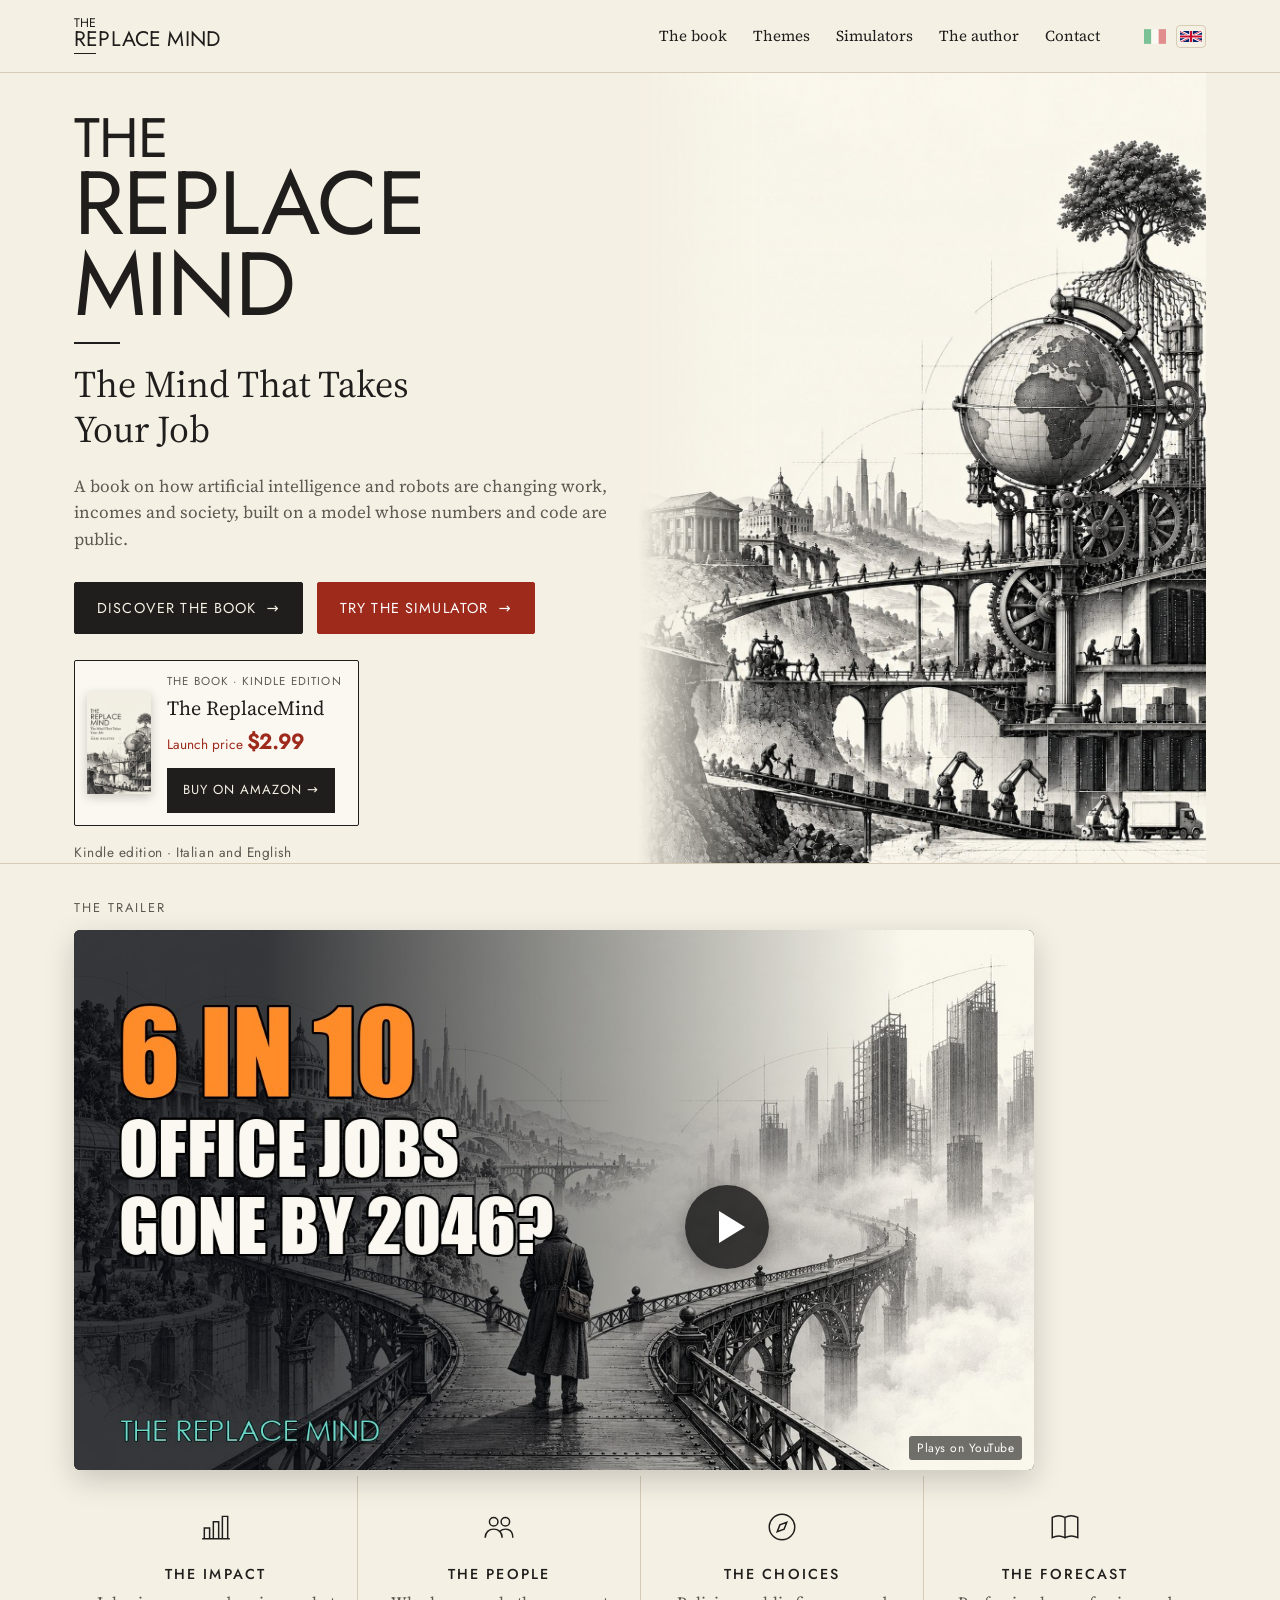
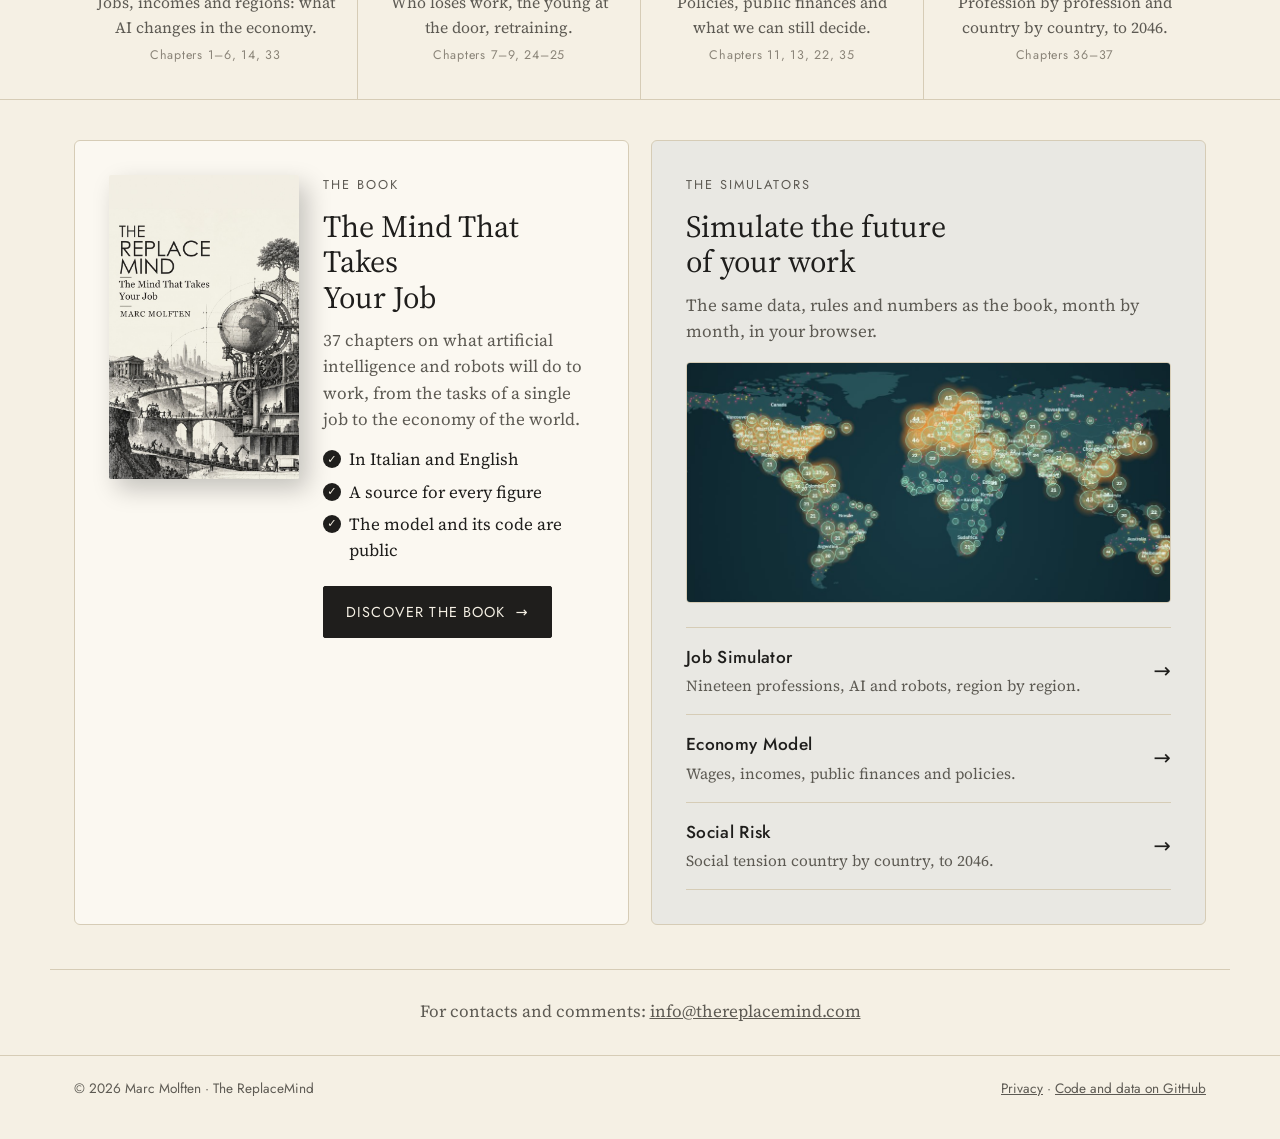
==== simulator/index.html @ 5932bdcb "Buy on Amazon back to black, Try the simulator in red" ====
<!doctype html>
<html lang="en">
<head>
<meta charset="utf-8">
<meta name="viewport" content="width=device-width, initial-scale=1">
<title>The ReplaceMind</title>
<meta name="description" content="The ReplaceMind, by Marc Molften: a book on how artificial intelligence and robots are changing work, with public simulators of jobs, the economy and social risk.">
<link rel="stylesheet" href="fonts/fonts.css">
<link rel="stylesheet" href="home.css">
<link rel="icon" type="image/png" href="img/favicon.png">
<link rel="apple-touch-icon" href="img/apple-touch-icon.png">
<meta property="og:type" content="website">
<meta property="og:site_name" content="The ReplaceMind">
<meta property="og:title" content="The ReplaceMind">
<meta property="og:description" content="A book on how artificial intelligence and robots change work, with free public simulators of jobs, the economy and social risk.">
<meta property="og:url" content="https://thereplacemind.com/">
<meta property="og:image" content="https://thereplacemind.com/img/og.jpg">
<meta property="og:image:width" content="1200">
<meta property="og:image:height" content="630">
<meta name="twitter:card" content="summary_large_image">
<link rel="alternate" hreflang="it" href="https://thereplacemind.com/?lang=it">
<link rel="alternate" hreflang="en" href="https://thereplacemind.com/?lang=en">
<link rel="alternate" hreflang="x-default" href="https://thereplacemind.com/">
</head>
<body>
<header class="top">
  <div class="wrap">
    <a class="logo" href="index.html" aria-label="The ReplaceMind, home"><small>THE</small><span>REPLACE MIND</span><i></i></a>
    <button class="menu" id="menu" aria-label="Menu" aria-expanded="false">☰</button>
    <nav class="main" id="nav" aria-label="Main">
      <a href="libro.html">The book</a>
      <a href="#themes">Themes</a>
      <a href="#tools">Simulators</a>
      <a href="#author" id="authorLink">The author</a>
      <a href="mailto:info@thereplacemind.com">Contact</a>
    </nav>
    <span class="flags" id="flags"></span>
  </div>
</header>

<main>
  <section class="hero">
    <div class="wrap">
      <div>
        <h1><small>THE</small>REPLACE<br>MIND</h1>
        <span class="rule"></span>
        <h2>The Mind That Takes<br>Your Job</h2>
        <p class="lead">A book on how artificial intelligence and robots are changing work, incomes and society, built on a model whose numbers and code are public.</p>
        <div class="btns">
          <a class="btn dark" href="libro.html">Discover the book <span aria-hidden="true">→</span></a>
          <a class="btn red" href="simulator.html">Try the simulator <span aria-hidden="true">→</span></a>
        </div>
        <p class="free js-amazon-line">Coming soon on Amazon · Italian and English</p>
      </div>
      <div class="art" role="img" aria-label="Engraving: a globe driven by gears and robot arms above bridges crowded with people"></div>
    </div>
  </section>

  <section class="trailer-sec js-trailer-section" hidden>
    <div class="wrap">
      <p class="eyebrow">The trailer</p>
      <div class="trailer js-trailer"></div>
    </div>
  </section>

  <section class="themes" id="themes">
    <div class="wrap">
      <div class="theme">
        <svg viewBox="0 0 32 32" aria-hidden="true"><path d="M5 27V17h5v10M13.5 27V11h5v16M22 27V6h5v21M3 27h26"/></svg>
        <h3>The impact</h3><p>Jobs, incomes and regions: what AI changes in the economy.</p><span class="ch">Chapters 1–6, 14, 33</span>
      </div>
      <div class="theme">
        <svg viewBox="0 0 32 32" aria-hidden="true"><circle cx="11" cy="11" r="4"/><circle cx="22" cy="11" r="4"/><path d="M3 26c0-5 3.6-8 8-8s8 3 8 8M17 20c1.3-1.3 3-2 5-2 4.4 0 7 3 7 8"/></svg>
        <h3>The people</h3><p>Who loses work, the young at the door, retraining.</p><span class="ch">Chapters 7–9, 24–25</span>
      </div>
      <div class="theme">
        <svg viewBox="0 0 32 32" aria-hidden="true"><circle cx="16" cy="16" r="12"/><path d="M20.5 11.5 18 18l-6.5 2.5L14 14z"/></svg>
        <h3>The choices</h3><p>Policies, public finances and what we can still decide.</p><span class="ch">Chapters 11, 13, 22, 35</span>
      </div>
      <div class="theme">
        <svg viewBox="0 0 32 32" aria-hidden="true"><path d="M4 7c4-2 8-2 12 0v19c-4-2-8-2-12 0zM16 7c4-2 8-2 12 0v19c-4-2-8-2-12 0z"/></svg>
        <h3>The forecast</h3><p>Profession by profession and country by country, to 2046.</p><span class="ch">Chapters 36–37</span>
      </div>
    </div>
  </section>

  <section class="panels">
    <div class="wrap">
      <article class="panel book" id="book">
        <img id="cover" src="img/cover-en.jpg" alt="Cover of The ReplaceMind" width="640" height="1024">
        <div>
          <p class="eyebrow">The book</p>
          <h2>The Mind That Takes<br>Your Job</h2>
          <p>37 chapters on what artificial intelligence and robots will do to work, from the tasks of a single job to the economy of the world.</p>
          <ul>
            <li>In Italian and English</li>
            <li>A source for every figure</li>
            <li>The model and its code are public</li>
          </ul>
          <div class="btns">
            <a class="btn dark" href="libro.html">Discover the book <span aria-hidden="true">→</span></a>
          </div>
        </div>
      </article>

      <article class="panel tools" id="tools">
        <div>
          <p class="eyebrow">The simulators</p>
          <h2>Simulate the future<br>of your work</h2>
          <p>The same data, rules and numbers as the book, month by month, in your browser.</p>
          <a href="social.html?anno=2040" class="shot"><img src="img/map-2040.jpg" alt="Social Risk map in January 2040: social tension country by country" width="1000" height="493" loading="lazy"></a>
        </div>
        <div>
          <a class="tool" href="simulator.html"><b>Job Simulator</b><span>Nineteen professions, AI and robots, region by region.</span><em aria-hidden="true">→</em></a>
          <a class="tool" href="model.html"><b>Economy Model</b><span>Wages, incomes, public finances and policies.</span><em aria-hidden="true">→</em></a>
          <a class="tool" href="social.html"><b>Social Risk</b><span>Social tension country by country, to 2046.</span><em aria-hidden="true">→</em></a>
        </div>
      </article>
    </div>
  </section>

  <section class="contacts" id="contacts">
    <div class="wrap">
      <p>For contacts and comments: <a href="mailto:info@thereplacemind.com">info@thereplacemind.com</a></p>
    </div>
  </section>

  <dialog class="author-card" id="author" aria-labelledby="authorName">
    <button class="close" id="authorClose" aria-label="Close">×</button>
    <div>
      <p class="eyebrow">The author</p>
      <h2 id="authorName">MARC MOLFTEN</h2>
      <p class="bio">Senior manager and business consultant for more than thirty years, between economics and information technology, with projects in industry, healthcare, government bodies, security and finance: different worlds, seen from the inside, in which technology changed the way organisations work. This book, with its model and its simulators, grows out of that experience.</p>
      <p>For contacts and comments: <a href="mailto:info@thereplacemind.com">info@thereplacemind.com</a></p>
    </div>
  </dialog>
</main>

<footer>
  <div class="wrap">
    <span>© 2026 Marc Molften · The ReplaceMind</span>
    <span><a href="privacy.html">Privacy</a> · <a href="https://github.com/0xENX/aimodel_replication">Code and data on GitHub</a></span>
  </div>
</footer>

<script src="i18n.js"></script>
<script src="site.js"></script>
<script>
(function () {
  const IT = {
    "__title": "The ReplaceMind",
    "The book": "Il libro", "Themes": "Temi", "Simulators": "Simulatori", "The author": "L’autore", "Contact": "Contatti",
    "The trailer": "Il trailer",
    "The Mind That Takes<br>Your Job": "La mente che prende<br>il tuo posto di lavoro",
    "A book on how artificial intelligence and robots are changing work, incomes and society, built on a model whose numbers and code are public.":
      "Un libro su come l’intelligenza artificiale e i robot stanno cambiando il lavoro, i redditi e la società, costruito su un modello con numeri e codice pubblici.",
    "Discover the book <span aria-hidden=\"true\">→</span>": "Scopri il libro <span aria-hidden=\"true\">→</span>",
    "Coming soon on Amazon · Italian and English": "Presto su Amazon · in italiano e in inglese",
    "Try the simulator <span aria-hidden=\"true\">→</span>": "Prova il simulatore <span aria-hidden=\"true\">→</span>",
    "The impact": "L’impatto", "Jobs, incomes and regions: what AI changes in the economy.": "Lavoro, redditi e regioni: che cosa cambia l’AI nell’economia.",
    "Chapters 1–6, 14, 33": "Capitoli 1–6, 14, 33",
    "The people": "Le persone", "Who loses work, the young at the door, retraining.": "Chi perde il lavoro, i giovani alla porta, la riconversione.",
    "Chapters 7–9, 24–25": "Capitoli 7–9, 24–25",
    "The choices": "Le scelte", "Policies, public finances and what we can still decide.": "Politiche, conti pubblici e che cosa possiamo ancora decidere.",
    "Chapters 11, 13, 22, 35": "Capitoli 11, 13, 22, 35",
    "The forecast": "La previsione", "Profession by profession and country by country, to 2046.": "Professione per professione e paese per paese, fino al 2046.",
    "Chapters 36–37": "Capitoli 36–37",
    "37 chapters on what artificial intelligence and robots will do to work, from the tasks of a single job to the economy of the world.":
      "37 capitoli su che cosa faranno l’intelligenza artificiale e i robot al lavoro, dai compiti di una singola professione all’economia del mondo.",
    "In Italian and English": "In italiano e in inglese", "A source for every figure": "Una fonte per ogni numero", "The model and its code are public": "Il modello e il suo codice sono pubblici",
    "The simulators": "I simulatori", "Simulate the future<br>of your work": "Simula il futuro<br>del tuo lavoro",
    "The same data, rules and numbers as the book, month by month, in your browser.": "Gli stessi dati, le stesse regole e gli stessi numeri del libro, mese per mese, nel tuo browser.",
    "Job Simulator": "Simulatore", "Nineteen professions, AI and robots, region by region.": "Diciannove professioni, AI e robot, regione per regione.",
    "Economy Model": "Modello economico", "Wages, incomes, public finances and policies.": "Salari, redditi, conti pubblici e politiche.",
    "Social Risk": "Rischio sociale", "Social tension country by country, to 2046.": "La tensione sociale paese per paese, fino al 2046.",
    "Senior manager and business consultant for more than thirty years, between economics and information technology, with projects in industry, healthcare, government bodies, security and finance: different worlds, seen from the inside, in which technology changed the way organisations work. This book, with its model and its simulators, grows out of that experience.":
      "Dirigente e consulente aziendale da oltre trent’anni, a cavallo fra economia e informatica. Ha seguito progetti nell’industria, nella sanità, negli enti pubblici, nella sicurezza e nella finanza: mondi diversi, osservati da vicino, in cui la tecnologia ha cambiato il modo di lavorare delle organizzazioni. Questo libro, con il suo modello e i suoi simulatori, nasce da quell’esperienza.",
    "For contacts and comments: <a href=\"mailto:info@thereplacemind.com\">info@thereplacemind.com</a>": "Per contatti e commenti: <a href=\"mailto:info@thereplacemind.com\">info@thereplacemind.com</a>",
    "© 2026 Marc Molften · The ReplaceMind": "© 2026 Marc Molften · The ReplaceMind",
    "Code and data on GitHub": "Codice e dati su GitHub",
  };
  const lang = window.LANG;
  document.documentElement.lang = lang;
  window.i18nMissing = i18nApply(IT, "nav.main a, h2, h3, p, li, .btn, .tool b, .tool span, .theme .ch, footer > .wrap > span:first-child, footer a");
  if (lang === "it") document.querySelector("meta[name=description]").content =
    "The ReplaceMind, di Marc Molften: un libro su come l’intelligenza artificiale e i robot stanno cambiando il lavoro, con simulatori pubblici del lavoro, dell’economia e del rischio sociale.";

  document.getElementById("cover").src = "img/cover-" + lang + ".jpg";
  // the author card opens over the page (from the menu, or from other pages via #author)
  const card = document.getElementById("author");
  const openCard = () => { if (!card.open) card.showModal(); };
  document.getElementById("authorLink").addEventListener("click", e => { e.preventDefault(); openCard(); });
  document.getElementById("authorClose").onclick = () => card.close();
  card.addEventListener("click", e => { if (e.target === card) card.close(); });
  if (lang === "it") { document.getElementById("authorClose").setAttribute("aria-label", "Chiudi"); }
  if (location.hash === "#author") openCard();
  siteChrome();
})();
</script>
</body>
</html>
---- simulator/fonts/fonts.css ----
/* Site fonts, served from this site (SIL Open Font License): Jost, Source Serif 4, IBM Plex Sans, IBM Plex Mono. Latin subsets. */
/* latin-ext */
@font-face {
  font-family: 'IBM Plex Mono';
  font-style: normal;
  font-weight: 400;
  font-display: swap;
  src: url(IBMPlexMono-400-normal-latin-ext.woff2) format('woff2');
  unicode-range: U+0100-02BA, U+02BD-02C5, U+02C7-02CC, U+02CE-02D7, U+02DD-02FF, U+0304, U+0308, U+0329, U+1D00-1DBF, U+1E00-1E9F, U+1EF2-1EFF, U+2020, U+20A0-20AB, U+20AD-20C4, U+2113, U+2C60-2C7F, U+A720-A7FF;
}
/* latin */
@font-face {
  font-family: 'IBM Plex Mono';
  font-style: normal;
  font-weight: 400;
  font-display: swap;
  src: url(IBMPlexMono-400-normal-latin.woff2) format('woff2');
  unicode-range: U+0000-00FF, U+0131, U+0152-0153, U+02BB-02BC, U+02C6, U+02DA, U+02DC, U+0304, U+0308, U+0329, U+2000-206F, U+20AC, U+2122, U+2191, U+2193, U+2212, U+2215, U+FEFF, U+FFFD;
}
/* latin-ext */
@font-face {
  font-family: 'IBM Plex Mono';
  font-style: normal;
  font-weight: 600;
  font-display: swap;
  src: url(IBMPlexMono-600-normal-latin-ext.woff2) format('woff2');
  unicode-range: U+0100-02BA, U+02BD-02C5, U+02C7-02CC, U+02CE-02D7, U+02DD-02FF, U+0304, U+0308, U+0329, U+1D00-1DBF, U+1E00-1E9F, U+1EF2-1EFF, U+2020, U+20A0-20AB, U+20AD-20C4, U+2113, U+2C60-2C7F, U+A720-A7FF;
}
/* latin */
@font-face {
  font-family: 'IBM Plex Mono';
  font-style: normal;
  font-weight: 600;
  font-display: swap;
  src: url(IBMPlexMono-600-normal-latin.woff2) format('woff2');
  unicode-range: U+0000-00FF, U+0131, U+0152-0153, U+02BB-02BC, U+02C6, U+02DA, U+02DC, U+0304, U+0308, U+0329, U+2000-206F, U+20AC, U+2122, U+2191, U+2193, U+2212, U+2215, U+FEFF, U+FFFD;
}
/* latin-ext */
@font-face {
  font-family: 'IBM Plex Sans';
  font-style: normal;
  font-weight: 400;
  font-stretch: 100%;
  font-display: swap;
  src: url(IBMPlexSans-400-normal-latin-ext.woff2) format('woff2');
  unicode-range: U+0100-02BA, U+02BD-02C5, U+02C7-02CC, U+02CE-02D7, U+02DD-02FF, U+0304, U+0308, U+0329, U+1D00-1DBF, U+1E00-1E9F, U+1EF2-1EFF, U+2020, U+20A0-20AB, U+20AD-20C4, U+2113, U+2C60-2C7F, U+A720-A7FF;
}
/* latin */
@font-face {
  font-family: 'IBM Plex Sans';
  font-style: normal;
  font-weight: 400;
  font-stretch: 100%;
  font-display: swap;
  src: url(IBMPlexSans-400-normal-latin.woff2) format('woff2');
  unicode-range: U+0000-00FF, U+0131, U+0152-0153, U+02BB-02BC, U+02C6, U+02DA, U+02DC, U+0304, U+0308, U+0329, U+2000-206F, U+20AC, U+2122, U+2191, U+2193, U+2212, U+2215, U+FEFF, U+FFFD;
}
/* latin-ext */
@font-face {
  font-family: 'IBM Plex Sans';
  font-style: normal;
  font-weight: 500;
  font-stretch: 100%;
  font-display: swap;
  src: url(IBMPlexSans-500-normal-latin-ext.woff2) format('woff2');
  unicode-range: U+0100-02BA, U+02BD-02C5, U+02C7-02CC, U+02CE-02D7, U+02DD-02FF, U+0304, U+0308, U+0329, U+1D00-1DBF, U+1E00-1E9F, U+1EF2-1EFF, U+2020, U+20A0-20AB, U+20AD-20C4, U+2113, U+2C60-2C7F, U+A720-A7FF;
}
/* latin */
@font-face {
  font-family: 'IBM Plex Sans';
  font-style: normal;
  font-weight: 500;
  font-stretch: 100%;
  font-display: swap;
  src: url(IBMPlexSans-500-normal-latin.woff2) format('woff2');
  unicode-range: U+0000-00FF, U+0131, U+0152-0153, U+02BB-02BC, U+02C6, U+02DA, U+02DC, U+0304, U+0308, U+0329, U+2000-206F, U+20AC, U+2122, U+2191, U+2193, U+2212, U+2215, U+FEFF, U+FFFD;
}
/* latin-ext */
@font-face {
  font-family: 'IBM Plex Sans';
  font-style: normal;
  font-weight: 600;
  font-stretch: 100%;
  font-display: swap;
  src: url(IBMPlexSans-600-normal-latin-ext.woff2) format('woff2');
  unicode-range: U+0100-02BA, U+02BD-02C5, U+02C7-02CC, U+02CE-02D7, U+02DD-02FF, U+0304, U+0308, U+0329, U+1D00-1DBF, U+1E00-1E9F, U+1EF2-1EFF, U+2020, U+20A0-20AB, U+20AD-20C4, U+2113, U+2C60-2C7F, U+A720-A7FF;
}
/* latin */
@font-face {
  font-family: 'IBM Plex Sans';
  font-style: normal;
  font-weight: 600;
  font-stretch: 100%;
  font-display: swap;
  src: url(IBMPlexSans-600-normal-latin.woff2) format('woff2');
  unicode-range: U+0000-00FF, U+0131, U+0152-0153, U+02BB-02BC, U+02C6, U+02DA, U+02DC, U+0304, U+0308, U+0329, U+2000-206F, U+20AC, U+2122, U+2191, U+2193, U+2212, U+2215, U+FEFF, U+FFFD;
}
/* latin-ext */
@font-face {
  font-family: 'Jost';
  font-style: normal;
  font-weight: 300;
  font-display: swap;
  src: url(Jost-300-normal-latin-ext.woff2) format('woff2');
  unicode-range: U+0100-02BA, U+02BD-02C5, U+02C7-02CC, U+02CE-02D7, U+02DD-02FF, U+0304, U+0308, U+0329, U+1D00-1DBF, U+1E00-1E9F, U+1EF2-1EFF, U+2020, U+20A0-20AB, U+20AD-20C4, U+2113, U+2C60-2C7F, U+A720-A7FF;
}
/* latin */
@font-face {
  font-family: 'Jost';
  font-style: normal;
  font-weight: 300;
  font-display: swap;
  src: url(Jost-300-normal-latin.woff2) format('woff2');
  unicode-range: U+0000-00FF, U+0131, U+0152-0153, U+02BB-02BC, U+02C6, U+02DA, U+02DC, U+0304, U+0308, U+0329, U+2000-206F, U+20AC, U+2122, U+2191, U+2193, U+2212, U+2215, U+FEFF, U+FFFD;
}
/* latin-ext */
@font-face {
  font-family: 'Jost';
  font-style: normal;
  font-weight: 400;
  font-display: swap;
  src: url(Jost-400-normal-latin-ext.woff2) format('woff2');
  unicode-range: U+0100-02BA, U+02BD-02C5, U+02C7-02CC, U+02CE-02D7, U+02DD-02FF, U+0304, U+0308, U+0329, U+1D00-1DBF, U+1E00-1E9F, U+1EF2-1EFF, U+2020, U+20A0-20AB, U+20AD-20C4, U+2113, U+2C60-2C7F, U+A720-A7FF;
}
/* latin */
@font-face {
  font-family: 'Jost';
  font-style: normal;
  font-weight: 400;
  font-display: swap;
  src: url(Jost-400-normal-latin.woff2) format('woff2');
  unicode-range: U+0000-00FF, U+0131, U+0152-0153, U+02BB-02BC, U+02C6, U+02DA, U+02DC, U+0304, U+0308, U+0329, U+2000-206F, U+20AC, U+2122, U+2191, U+2193, U+2212, U+2215, U+FEFF, U+FFFD;
}
/* latin-ext */
@font-face {
  font-family: 'Jost';
  font-style: normal;
  font-weight: 500;
  font-display: swap;
  src: url(Jost-500-normal-latin-ext.woff2) format('woff2');
  unicode-range: U+0100-02BA, U+02BD-02C5, U+02C7-02CC, U+02CE-02D7, U+02DD-02FF, U+0304, U+0308, U+0329, U+1D00-1DBF, U+1E00-1E9F, U+1EF2-1EFF, U+2020, U+20A0-20AB, U+20AD-20C4, U+2113, U+2C60-2C7F, U+A720-A7FF;
}
/* latin */
@font-face {
  font-family: 'Jost';
  font-style: normal;
  font-weight: 500;
  font-display: swap;
  src: url(Jost-500-normal-latin.woff2) format('woff2');
  unicode-range: U+0000-00FF, U+0131, U+0152-0153, U+02BB-02BC, U+02C6, U+02DA, U+02DC, U+0304, U+0308, U+0329, U+2000-206F, U+20AC, U+2122, U+2191, U+2193, U+2212, U+2215, U+FEFF, U+FFFD;
}
/* latin-ext */
@font-face {
  font-family: 'Source Serif 4';
  font-style: italic;
  font-weight: 400;
  font-display: swap;
  src: url(SourceSerif4-400-italic-latin-ext.woff2) format('woff2');
  unicode-range: U+0100-02BA, U+02BD-02C5, U+02C7-02CC, U+02CE-02D7, U+02DD-02FF, U+0304, U+0308, U+0329, U+1D00-1DBF, U+1E00-1E9F, U+1EF2-1EFF, U+2020, U+20A0-20AB, U+20AD-20C4, U+2113, U+2C60-2C7F, U+A720-A7FF;
}
/* latin */
@font-face {
  font-family: 'Source Serif 4';
  font-style: italic;
  font-weight: 400;
  font-display: swap;
  src: url(SourceSerif4-400-italic-latin.woff2) format('woff2');
  unicode-range: U+0000-00FF, U+0131, U+0152-0153, U+02BB-02BC, U+02C6, U+02DA, U+02DC, U+0304, U+0308, U+0329, U+2000-206F, U+20AC, U+2122, U+2191, U+2193, U+2212, U+2215, U+FEFF, U+FFFD;
}
/* latin-ext */
@font-face {
  font-family: 'Source Serif 4';
  font-style: normal;
  font-weight: 400;
  font-display: swap;
  src: url(SourceSerif4-400-normal-latin-ext.woff2) format('woff2');
  unicode-range: U+0100-02BA, U+02BD-02C5, U+02C7-02CC, U+02CE-02D7, U+02DD-02FF, U+0304, U+0308, U+0329, U+1D00-1DBF, U+1E00-1E9F, U+1EF2-1EFF, U+2020, U+20A0-20AB, U+20AD-20C4, U+2113, U+2C60-2C7F, U+A720-A7FF;
}
/* latin */
@font-face {
  font-family: 'Source Serif 4';
  font-style: normal;
  font-weight: 400;
  font-display: swap;
  src: url(SourceSerif4-400-normal-latin.woff2) format('woff2');
  unicode-range: U+0000-00FF, U+0131, U+0152-0153, U+02BB-02BC, U+02C6, U+02DA, U+02DC, U+0304, U+0308, U+0329, U+2000-206F, U+20AC, U+2122, U+2191, U+2193, U+2212, U+2215, U+FEFF, U+FFFD;
}
/* latin-ext */
@font-face {
  font-family: 'Source Serif 4';
  font-style: normal;
  font-weight: 600;
  font-display: swap;
  src: url(SourceSerif4-600-normal-latin-ext.woff2) format('woff2');
  unicode-range: U+0100-02BA, U+02BD-02C5, U+02C7-02CC, U+02CE-02D7, U+02DD-02FF, U+0304, U+0308, U+0329, U+1D00-1DBF, U+1E00-1E9F, U+1EF2-1EFF, U+2020, U+20A0-20AB, U+20AD-20C4, U+2113, U+2C60-2C7F, U+A720-A7FF;
}
/* latin */
@font-face {
  font-family: 'Source Serif 4';
  font-style: normal;
  font-weight: 600;
  font-display: swap;
  src: url(SourceSerif4-600-normal-latin.woff2) format('woff2');
  unicode-range: U+0000-00FF, U+0131, U+0152-0153, U+02BB-02BC, U+02C6, U+02DA, U+02DC, U+0304, U+0308, U+0329, U+2000-206F, U+20AC, U+2122, U+2191, U+2193, U+2212, U+2215, U+FEFF, U+FFFD;
}
---- simulator/home.css ----
:root {
  --paper: #f5f0e4; --paper2: #ece5d4; --card: #fbf8f1; --ink: #1f1e1c; --muted: #5d5a53; --line: #d6ccb6; --accent: #1f1e1c;
  --sans: "Jost", "Century Gothic", system-ui, sans-serif; --serif: "Source Serif 4", Georgia, serif;
}
* { box-sizing: border-box; }
[hidden] { display: none !important; }
html { scroll-behavior: smooth; }
body { margin: 0; background: var(--paper); color: var(--ink); font-family: var(--serif); font-size: 17px; line-height: 1.55; }
a { color: inherit; }
.wrap { max-width: 1180px; margin: 0 auto; padding: 0 24px; }

/* header */
header.top { position: sticky; top: 0; z-index: 10; background: rgba(245, 240, 228, .94); backdrop-filter: blur(6px); border-bottom: 1px solid var(--line); }
header.top .wrap { display: flex; align-items: center; gap: 28px; min-height: 72px; }
.logo { font-family: var(--sans); font-weight: 400; text-decoration: none; line-height: .95; letter-spacing: .01em; }
.logo small { display: block; font-size: .78rem; font-weight: 400; }
.logo span { display: block; font-size: 1.32rem; }
.logo i { display: block; width: 22px; border-top: 1.5px solid var(--ink); margin-top: 4px; }
nav.main { display: flex; gap: 26px; margin-left: auto; font-size: .95rem; }
nav.main a { text-decoration: none; padding: 6px 0; border-bottom: 1px solid transparent; }
nav.main a:hover { border-bottom-color: var(--ink); }
.flags { display: flex; gap: 6px; margin-left: 12px; }
.flag { padding: 3px; border-radius: 4px; border: 1px solid transparent; background: none; line-height: 0; opacity: .5; cursor: pointer; }
.flag.on { opacity: 1; border-color: var(--line); }
.menu { display: none; margin-left: auto; background: none; border: 1px solid var(--line); border-radius: 6px; padding: 6px 10px; font-size: 1.1rem; cursor: pointer; }

/* hero */
.hero { position: relative; overflow: hidden; border-bottom: 1px solid var(--line); }
.hero .wrap { display: grid; grid-template-columns: minmax(0, 1fr) minmax(0, 1.05fr); align-items: center; gap: 24px; min-height: 620px; }
.hero h1 { font-family: var(--sans); font-weight: 400; font-size: clamp(3.2rem, 7vw, 6rem); line-height: .9; margin: 40px 0 14px; letter-spacing: -.01em; }
.hero h1 small { display: block; font-size: .62em; }
.rule { display: block; width: 46px; border-top: 2px solid var(--ink); margin: 18px 0; }
.hero h2 { font-family: var(--serif); font-weight: 400; font-size: clamp(1.6rem, 3vw, 2.35rem); line-height: 1.18; margin: 0 0 22px; }
.hero p.lead { color: var(--muted); max-width: 32em; margin: 0 0 30px; }
.hero p.free { font-family: var(--sans); font-size: .85rem; letter-spacing: .04em; color: var(--muted); margin: 16px 0 0; }
.hero .art { align-self: stretch; background: url("img/hero.jpg") center bottom / cover no-repeat; min-height: 520px;
  -webkit-mask-image: linear-gradient(to right, transparent 0, #000 22%); mask-image: linear-gradient(to right, transparent 0, #000 22%); }
.btns { display: flex; flex-wrap: wrap; gap: 14px; }
.btn { display: inline-flex; align-items: center; gap: 10px; font-family: var(--sans); font-size: .9rem; letter-spacing: .08em; text-transform: uppercase;
  text-decoration: none; padding: 14px 22px; border: 1.5px solid var(--ink); border-radius: 2px; background: transparent; color: var(--ink); cursor: pointer; }
.btn.dark { background: var(--ink); color: var(--paper); }
.btn.red { background: #9e2a1c; border-color: #9e2a1c; color: #fff; }
.btn.soon { cursor: default; opacity: .7; }
.btn.soon:hover { transform: none; box-shadow: none; }
.price-tag { display: inline-flex; flex-direction: column; align-items: flex-start; gap: 2px; padding: 8px 16px; border: 1.5px solid #9e2a1c;
  border-radius: 2px; color: #9e2a1c; text-decoration: none; background: var(--card); }
.price-tag small { font-family: var(--sans); font-size: .72rem; letter-spacing: .1em; text-transform: uppercase; }
.price-tag b { font-family: var(--sans); font-size: 1.45rem; letter-spacing: .02em; line-height: 1.1; }
.price-tag:hover { background: #9e2a1c; color: var(--paper); }
.price-tag[hidden], .book-buy [hidden] { display: none; }
/* the book in the home hero: cover, price and buy button, all one link to Amazon */
.book-buy { display: inline-flex; align-items: center; gap: 16px; margin-top: 26px; padding: 12px 16px 12px 12px; border: 1.5px solid var(--ink);
  border-radius: 2px; background: var(--card); color: var(--ink); text-decoration: none; max-width: 100%; flex-wrap: wrap; }
.book-buy img { width: 64px; height: auto; box-shadow: 0 3px 10px rgba(0, 0, 0, .2); }
.book-buy .txt { display: flex; flex-direction: column; gap: 2px; font-family: var(--sans); }
.book-buy .txt small { font-size: .72rem; letter-spacing: .1em; text-transform: uppercase; color: var(--muted); }
.book-buy .txt > b { font-family: var(--serif); font-weight: 400; font-size: 1.25rem; }
.book-buy .pr { font-size: .85rem; color: #9e2a1c; }
.book-buy .pr b { font-size: 1.3rem; }
.book-buy .pr i { font-style: normal; }
.book-buy .go { align-self: flex-start; margin-top: 8px; font-family: var(--sans); font-size: .82rem; letter-spacing: .08em; text-transform: uppercase; background: var(--ink);
  color: var(--paper); padding: 12px 16px; white-space: nowrap; }
.book-buy:hover { box-shadow: 0 4px 14px rgba(0, 0, 0, .12); transform: translateY(-1px); }
.btn:hover { transform: translateY(-1px); box-shadow: 0 4px 14px rgba(0, 0, 0, .12); }
.btn:focus-visible, nav.main a:focus-visible, .flag:focus-visible { outline: 2px solid var(--ink); outline-offset: 3px; }

/* themes */
.themes { border-bottom: 1px solid var(--line); }
.themes .wrap { display: grid; grid-template-columns: repeat(4, 1fr); }
.theme { text-align: center; padding: 34px 22px; }
.theme + .theme { border-left: 1px solid var(--line); }
.theme svg { width: 34px; height: 34px; stroke: var(--ink); fill: none; stroke-width: 1.4; }
.theme h3 { font-family: var(--sans); font-weight: 500; letter-spacing: .14em; font-size: .9rem; margin: 12px 0 6px; text-transform: uppercase; }
.theme p { margin: 0; color: var(--muted); font-size: .98rem; }
.theme .ch { display: block; margin-top: 6px; font-family: var(--sans); font-size: .78rem; letter-spacing: .06em; color: #8a8478; }

/* panels */
.panels { padding: 40px 0 10px; }
.panels .wrap { display: grid; grid-template-columns: 1fr 1fr; gap: 22px; }
.panel { background: var(--card); border: 1px solid var(--line); border-radius: 6px; padding: 34px; display: grid; gap: 24px; }
.panel.book { grid-template-columns: 190px 1fr; align-items: start; }
.panel.book img { width: 100%; height: auto; box-shadow: 8px 10px 24px rgba(0, 0, 0, .22); border-radius: 2px; }
.eyebrow { font-family: var(--sans); font-size: .8rem; letter-spacing: .16em; text-transform: uppercase; color: var(--muted); margin: 0 0 8px; }
.panel h2 { font-weight: 400; font-size: clamp(1.5rem, 2.4vw, 2rem); line-height: 1.15; margin: 0 0 12px; }
.panel p { margin: 0 0 14px; color: var(--muted); }
.panel ul { list-style: none; padding: 0; margin: 0 0 22px; }
.panel li { padding-left: 26px; position: relative; margin: 6px 0; }
.panel li::before { content: "✓"; position: absolute; left: 0; top: 0; width: 18px; height: 18px; border-radius: 50%; background: var(--ink); color: var(--paper);
  font-size: .7rem; display: grid; place-items: center; margin-top: 4px; font-family: var(--sans); }
.panel.tools { background: #e9e8e3; }
.tool { display: grid; grid-template-columns: 1fr auto; gap: 4px 16px; align-items: center; text-decoration: none; padding: 16px 0; border-top: 1px solid var(--line); }
.tool:last-child { border-bottom: 1px solid var(--line); }
.tool b { font-family: var(--sans); font-weight: 500; font-size: 1.08rem; letter-spacing: .02em; }
.tool span { grid-column: 1; color: var(--muted); font-size: .96rem; }
.tool em { grid-row: 1 / span 2; grid-column: 2; font-style: normal; font-family: var(--sans); font-size: 1.3rem; }
.tool:hover b { text-decoration: underline; }

/* author, footer */
.author { padding: 46px 0 30px; }
.author .wrap { display: grid; grid-template-columns: 1fr 2fr; gap: 30px; border-top: 1px solid var(--line); padding-top: 36px; }
.author h2 { font-family: var(--sans); font-weight: 400; letter-spacing: .08em; margin: 0; font-size: 1.7rem; }
.author p { margin: 0 0 10px; color: var(--muted); }
footer { border-top: 1px solid var(--line); padding: 22px 0 40px; font-family: var(--sans); font-size: .85rem; color: var(--muted); }
footer .wrap { display: flex; flex-wrap: wrap; gap: 8px 22px; justify-content: space-between; }

@media (max-width: 1080px) {
  .panels .wrap { grid-template-columns: 1fr; }
}
@media (max-width: 900px) {
  nav.main { display: none; position: absolute; top: 72px; left: 0; right: 0; background: var(--paper); flex-direction: column; gap: 0; padding: 8px 24px 16px; border-bottom: 1px solid var(--line); }
  nav.main.open { display: flex; }
  .menu { display: block; }
  .flags { margin-left: 0; }
  .hero .wrap { grid-template-columns: 1fr; min-height: 0; }
  .hero .art { min-height: 360px; order: 2; margin: 0 -24px; -webkit-mask-image: linear-gradient(to bottom, transparent 0, #000 18%); mask-image: linear-gradient(to bottom, transparent 0, #000 18%); }
  .themes .wrap { grid-template-columns: 1fr 1fr; }
  .theme:nth-child(3) { border-left: 0; }
  .theme:nth-child(n+3) { border-top: 1px solid var(--line); }
  .panels .wrap, .author .wrap { grid-template-columns: 1fr; }
}
@media (max-width: 560px) {
  .wrap { padding: 0 16px; }
  .themes .wrap { grid-template-columns: 1fr; }
  .theme + .theme { border-left: 0; border-top: 1px solid var(--line); }
  .panel { padding: 24px; }
  .panel.book { grid-template-columns: 1fr; }
  .panel.book img { max-width: 200px; }
}

/* book page */
.page-head { padding: 54px 0 10px; }
.page-head h1 { font-family: var(--sans); font-weight: 400; font-size: clamp(2.2rem, 5vw, 3.4rem); margin: 0 0 8px; line-height: 1.05; }
.page-head p { color: var(--muted); margin: 0; max-width: 40em; }
.editions { padding: 30px 0 10px; }
.editions .wrap { display: grid; grid-template-columns: 1fr 1fr; gap: 22px; }
/* Italian edition first on the Italian site, only the English one on the English site (set before drawing, see libro.html) */
html[lang="it"] #ed-it { order: -1; }
html[lang="en"] #ed-it { display: none; }
.edition { background: var(--card); border: 1px solid var(--line); border-radius: 6px; padding: 30px; display: grid; grid-template-columns: 170px 1fr; gap: 26px; align-items: start; }
.edition img { width: 100%; height: auto; box-shadow: 8px 10px 24px rgba(0, 0, 0, .22); border-radius: 2px; }
.edition h2 { font-family: var(--sans); font-weight: 400; font-size: 1.5rem; margin: 0 0 4px; }
.edition .sub { font-style: italic; margin: 0 0 14px; }
.edition .meta { font-family: var(--sans); font-size: .85rem; letter-spacing: .04em; color: var(--muted); margin: 0 0 20px; }
.donate { padding: 30px 0 20px; }
.donate .box { background: var(--ink); color: var(--paper); border-radius: 6px; padding: 34px; display: grid; grid-template-columns: minmax(0, 1fr) minmax(280px, 380px); gap: 28px; align-items: center; }
.donate h2 { font-weight: 400; margin: 0 0 8px; font-size: 1.6rem; }
.donate p { margin: 0; color: #d9d2c2; }
.donate .eyebrow { color: #b9b1a0; }
.donate .paypal { width: 100%; min-height: 48px; background: var(--paper); border-radius: 6px; padding: 14px 14px 6px; color: var(--ink); }
.donate .btn { border-color: var(--paper); color: var(--paper); }
.donate .btn:hover { background: var(--paper); color: var(--ink); }
.inside { padding: 26px 0 30px; }
.inside .wrap { border-top: 1px solid var(--line); padding-top: 30px; display: grid; grid-template-columns: 1fr 2fr; gap: 30px; }
.inside h2 { font-family: var(--sans); font-weight: 400; margin: 0; font-size: 1.5rem; }
.inside ul { margin: 0; padding-left: 20px; color: var(--muted); }
.inside li { margin: 6px 0; }
@media (max-width: 1000px) { .editions .wrap { grid-template-columns: 1fr; } }
@media (max-width: 700px) { .donate .box, .inside .wrap { grid-template-columns: 1fr; } }
@media (max-width: 560px) { .edition { grid-template-columns: 1fr; } .edition img { max-width: 190px; } }
.shot { display: block; margin-top: 18px; border-radius: 4px; overflow: hidden; border: 1px solid var(--line); }
.shot img { display: block; width: 100%; height: auto; }
.shot:hover img { filter: brightness(1.06); }
.author p.bio { color: var(--ink); font-size: 1.05rem; line-height: 1.6; margin-bottom: 16px; }

/* contacts line and author card */
.contacts { padding: 34px 0 30px; }
.contacts .wrap { border-top: 1px solid var(--line); padding-top: 28px; text-align: center; }
.contacts p { margin: 0; color: var(--muted); }
.author-card { border: 1px solid var(--line); border-radius: 8px; padding: 0; max-width: 820px; width: calc(100% - 32px); background: var(--card); color: var(--ink);
  box-shadow: 0 24px 60px rgba(0, 0, 0, .35); }
.author-card[open] { display: block; max-width: 640px; }
.author-card::backdrop { background: rgba(31, 30, 28, .55); backdrop-filter: blur(2px); }
.author-card > div { padding: 34px 34px 28px; }
.author-card h2 { font-family: var(--sans); font-weight: 400; letter-spacing: .08em; font-size: 1.7rem; margin: 0 0 14px; }
.author-card p { color: var(--muted); margin: 0 0 12px; }
.author-card p.bio { color: var(--ink); font-size: 1.04rem; line-height: 1.6; }
.author-card .close { position: absolute; top: 10px; right: 12px; background: none; border: 0; font-size: 1.8rem; line-height: 1; cursor: pointer; color: var(--ink); }
@media (max-width: 680px) {
  .author-card[open] { grid-template-columns: 1fr; max-height: calc(100% - 32px); overflow: auto; }
  .author-card img { height: 260px; object-position: 50% 22%; border-radius: 8px 8px 0 0; }
  .author-card > div { padding: 24px; }
}

/* book trailer: a still with a play button, the YouTube player loads on click */
.trailer-sec { padding: 34px 0 6px; }
.trailer-sec .eyebrow { margin-bottom: 12px; }
.trailer { position: relative; max-width: 960px; aspect-ratio: 16 / 9; border-radius: 6px; overflow: hidden; background: #0b0b0b; box-shadow: 0 10px 30px rgba(0, 0, 0, .18); }
.trailer iframe, .trailer-play { position: absolute; inset: 0; width: 100%; height: 100%; border: 0; }
.trailer-play { padding: 0; cursor: pointer; background: none; display: block; }
.trailer-play img { width: 100%; height: 100%; object-fit: cover; display: block; transition: filter .2s; }
.trailer-play:hover img { filter: brightness(.88); }
.trailer-icon { position: absolute; left: 68%; top: 55%; width: 84px; height: 84px; margin: -42px 0 0 -42px; border-radius: 50%; background: rgba(15, 15, 15, .78); box-shadow: 0 4px 18px rgba(0, 0, 0, .35); }
.trailer-icon::after { content: ""; position: absolute; left: 34px; top: 26px; border-style: solid; border-width: 16px 0 16px 26px; border-color: transparent transparent transparent #fff; }
.trailer-note { position: absolute; right: 12px; bottom: 10px; font-family: var(--sans); font-size: .75rem; letter-spacing: .04em; color: #fff; background: rgba(0, 0, 0, .55); padding: 3px 8px; border-radius: 3px; }
.trailer-play:focus-visible { outline: 3px solid var(--ink); outline-offset: 3px; }
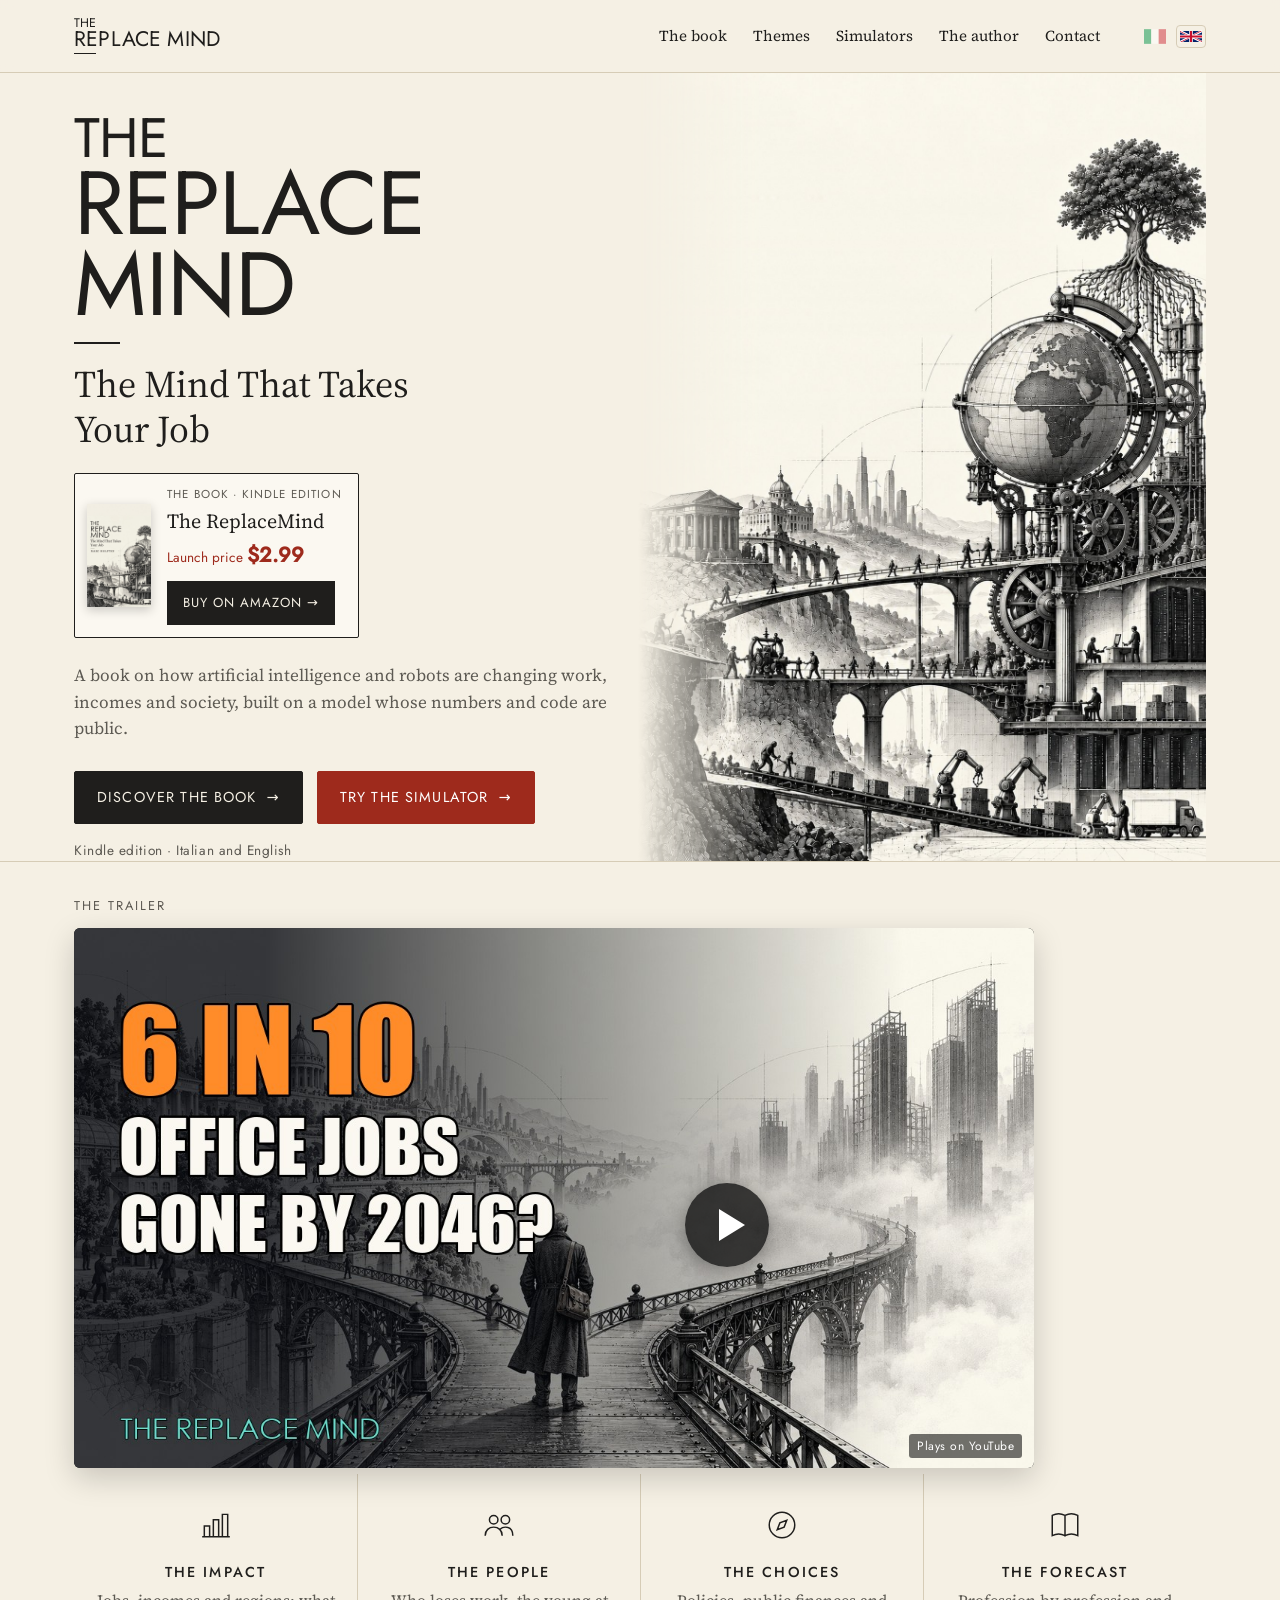
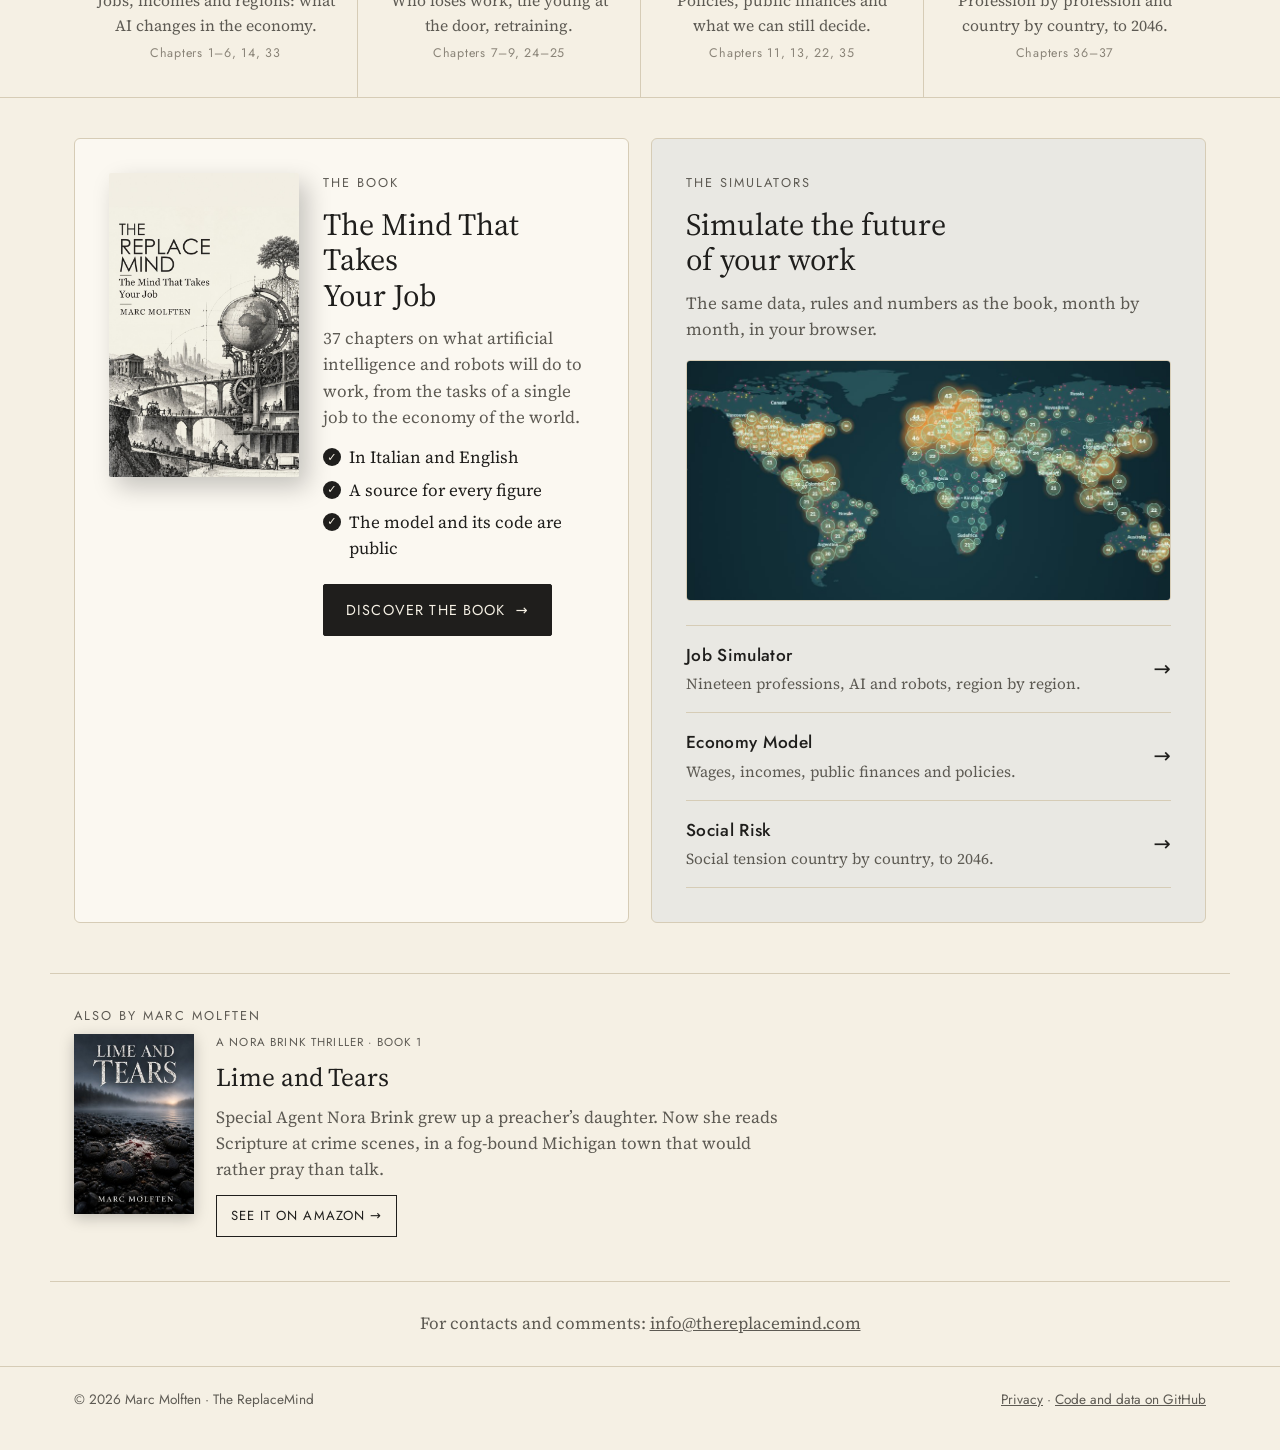
==== commit 0f457457: "Home: Also by Marc Molften, Lime and Tears" ====
--- a/simulator/index.html
+++ b/simulator/index.html
@@ -119,6 +119,13 @@
     </div>
   </section>
 
+  <section class="more js-more" id="more" hidden>
+    <div class="wrap">
+      <p class="eyebrow">Also by Marc Molften</p>
+      <div class="more-list js-more-list"></div>
+    </div>
+  </section>
+
   <section class="contacts" id="contacts">
     <div class="wrap">
       <p>For contacts and comments: <a href="mailto:info@thereplacemind.com">info@thereplacemind.com</a></p>
@@ -150,7 +157,7 @@
   const IT = {
     "__title": "The ReplaceMind",
     "The book": "Il libro", "Themes": "Temi", "Simulators": "Simulatori", "The author": "L’autore", "Contact": "Contatti",
-    "The trailer": "Il trailer",
+    "The trailer": "Il trailer", "Also by Marc Molften": "Dello stesso autore",
     "The Mind That Takes<br>Your Job": "La mente che prende<br>il tuo posto di lavoro",
     "A book on how artificial intelligence and robots are changing work, incomes and society, built on a model whose numbers and code are public.":
       "Un libro su come l’intelligenza artificiale e i robot stanno cambiando il lavoro, i redditi e la società, costruito su un modello con numeri e codice pubblici.",
--- a/simulator/home.css
+++ b/simulator/home.css
@@ -33,6 +33,15 @@
 .hero h2 { font-family: var(--serif); font-weight: 400; font-size: clamp(1.6rem, 3vw, 2.35rem); line-height: 1.18; margin: 0 0 22px; }
 .hero p.lead { color: var(--muted); max-width: 32em; margin: 0 0 30px; }
 .hero p.free { font-family: var(--sans); font-size: .85rem; letter-spacing: .04em; color: var(--muted); margin: 16px 0 0; }
+.hero .book-buy { margin: 0 0 24px; }
+/* short screens (laptops): a smaller title, so that the book box stays in the first screen */
+@media (min-width: 901px) and (max-height: 860px) {
+  .hero .wrap { min-height: 0; }
+  .hero h1 { font-size: clamp(3rem, 5.2vw, 4.4rem); margin-top: 22px; }
+  .hero .rule { margin: 12px 0; }
+  .hero h2 { font-size: clamp(1.4rem, 2.4vw, 1.9rem); margin-bottom: 16px; }
+  .hero .book-buy { margin-bottom: 18px; }
+}
 .hero .art { align-self: stretch; background: url("img/hero.jpg") center bottom / cover no-repeat; min-height: 520px;
   -webkit-mask-image: linear-gradient(to right, transparent 0, #000 22%); mask-image: linear-gradient(to right, transparent 0, #000 22%); }
 .btns { display: flex; flex-wrap: wrap; gap: 14px; }
@@ -96,6 +105,19 @@
 .tool:hover b { text-decoration: underline; }
 
 /* author, footer */
+.more { padding: 40px 0 10px; }
+.more .wrap { border-top: 1px solid var(--line); padding-top: 32px; }
+.more-list { display: grid; gap: 20px; }
+.more-book { display: flex; gap: 22px; align-items: flex-start; max-width: 720px; color: var(--ink); text-decoration: none; }
+.more-book img { width: 120px; height: auto; flex: none; box-shadow: 0 4px 14px rgba(0, 0, 0, .22); }
+.more-book .txt { display: flex; flex-direction: column; gap: 6px; }
+.more-book small { font-family: var(--sans); font-size: .72rem; letter-spacing: .1em; text-transform: uppercase; color: var(--muted); }
+.more-book b { font-family: var(--serif); font-weight: 400; font-size: 1.6rem; }
+.more-book .p { color: var(--muted); line-height: 1.55; }
+.more-book .go { align-self: flex-start; margin-top: 6px; font-family: var(--sans); font-size: .82rem; letter-spacing: .08em; text-transform: uppercase;
+  border: 1.5px solid var(--ink); padding: 10px 14px; }
+.more-book:hover .go { background: var(--ink); color: var(--paper); }
+@media (max-width: 560px) { .more-book img { width: 90px; } .more-book b { font-size: 1.35rem; } }
 .author { padding: 46px 0 30px; }
 .author .wrap { display: grid; grid-template-columns: 1fr 2fr; gap: 30px; border-top: 1px solid var(--line); padding-top: 36px; }
 .author h2 { font-family: var(--sans); font-weight: 400; letter-spacing: .08em; margin: 0; font-size: 1.7rem; }
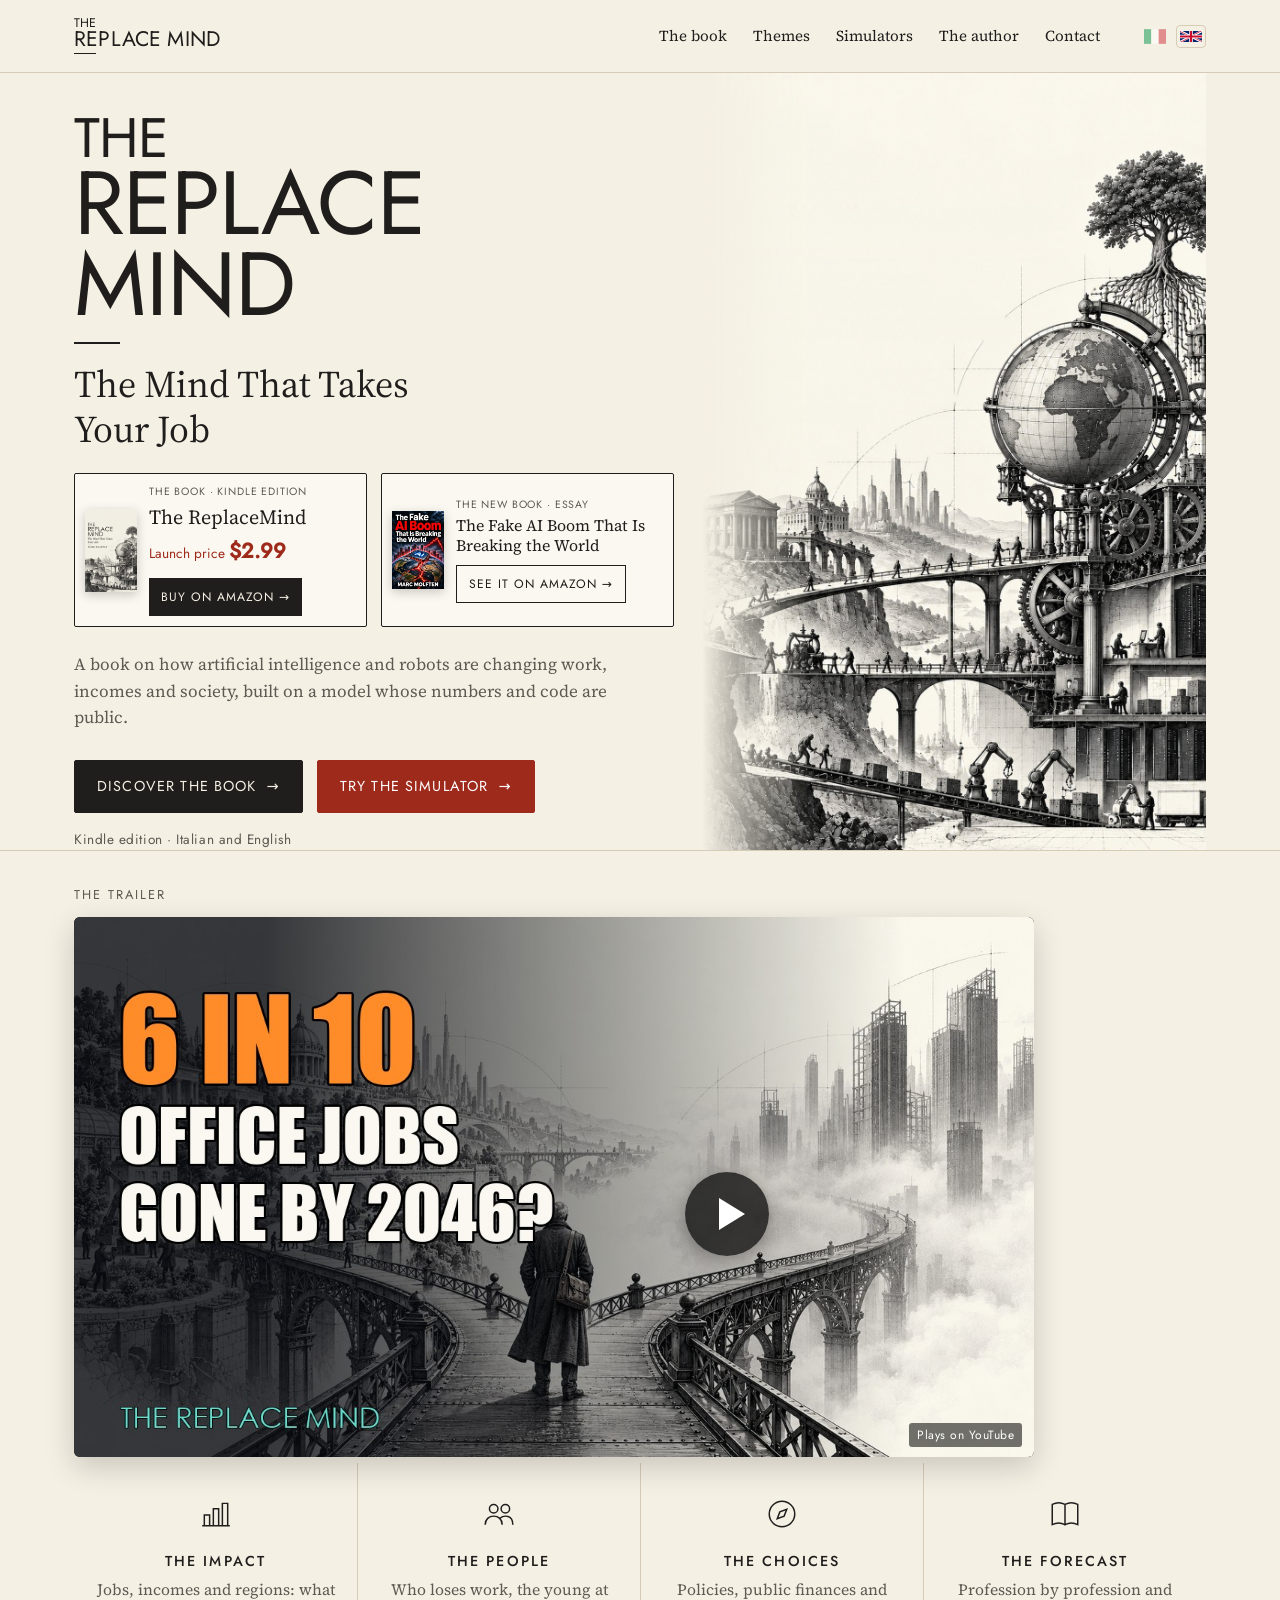
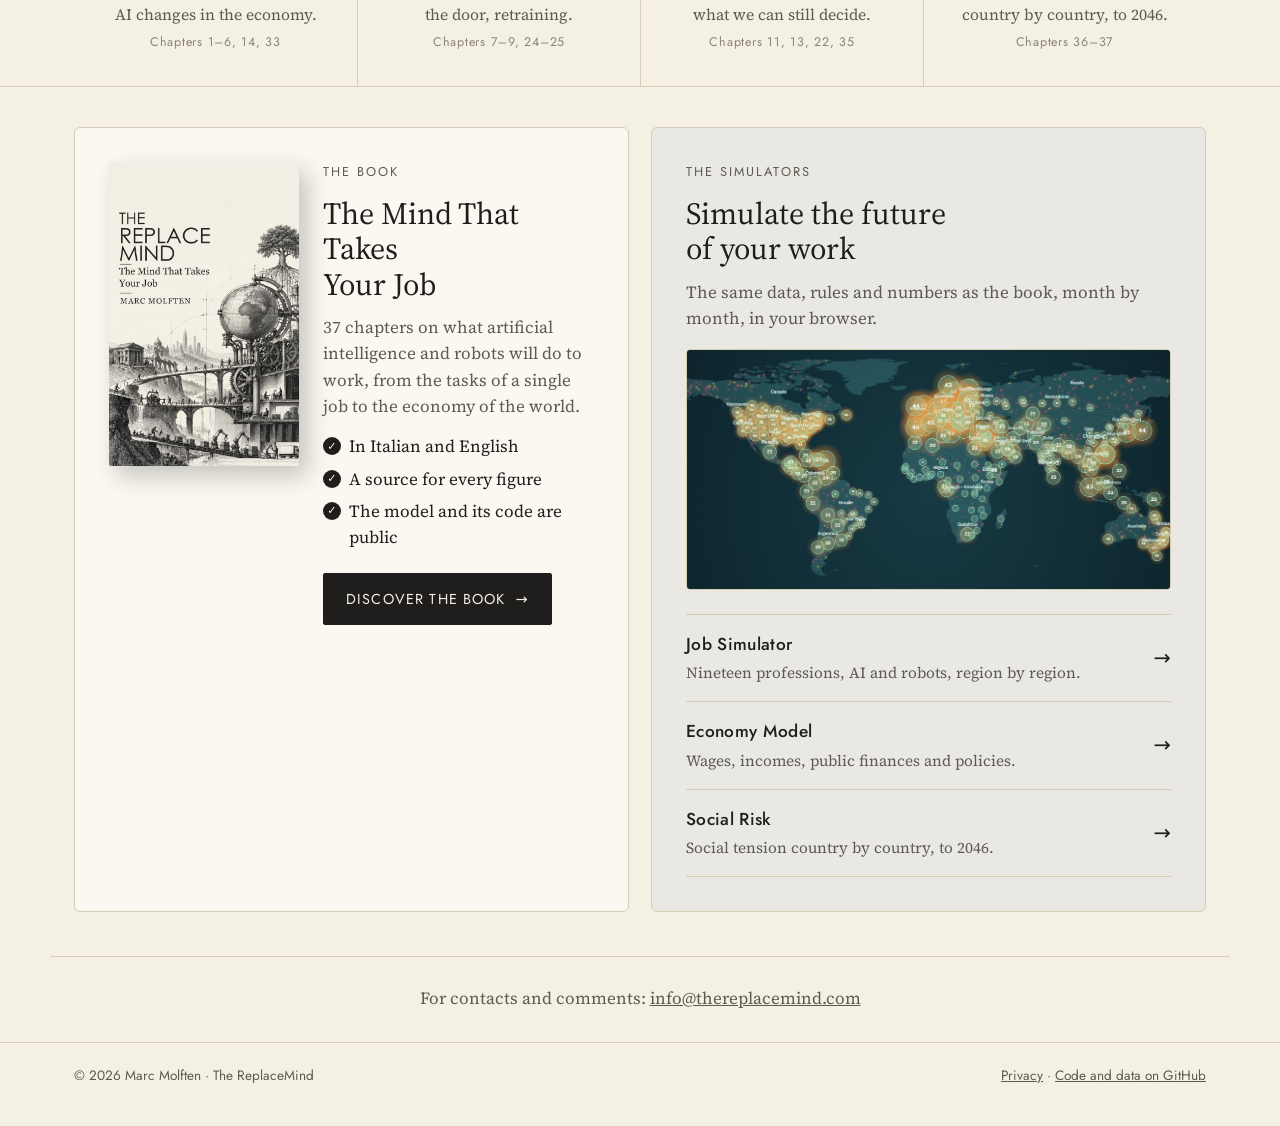
==== commit 39d76c69: "Home: The Fake AI Boom next to The ReplaceMind, boxes of the same size" ====
--- a/simulator/index.html
+++ b/simulator/index.html
@@ -119,13 +119,6 @@
     </div>
   </section>
 
-  <section class="more js-more" id="more" hidden>
-    <div class="wrap">
-      <p class="eyebrow">Also by Marc Molften</p>
-      <div class="more-list js-more-list"></div>
-    </div>
-  </section>
-
   <section class="contacts" id="contacts">
     <div class="wrap">
       <p>For contacts and comments: <a href="mailto:info@thereplacemind.com">info@thereplacemind.com</a></p>
@@ -157,7 +150,7 @@
   const IT = {
     "__title": "The ReplaceMind",
     "The book": "Il libro", "Themes": "Temi", "Simulators": "Simulatori", "The author": "L’autore", "Contact": "Contatti",
-    "The trailer": "Il trailer", "Also by Marc Molften": "Dello stesso autore",
+    "The trailer": "Il trailer",
     "The Mind That Takes<br>Your Job": "La mente che prende<br>il tuo posto di lavoro",
     "A book on how artificial intelligence and robots are changing work, incomes and society, built on a model whose numbers and code are public.":
       "Un libro su come l’intelligenza artificiale e i robot stanno cambiando il lavoro, i redditi e la società, costruito su un modello con numeri e codice pubblici.",
--- a/simulator/home.css
+++ b/simulator/home.css
@@ -26,21 +26,31 @@
 
 /* hero */
 .hero { position: relative; overflow: hidden; border-bottom: 1px solid var(--line); }
-.hero .wrap { display: grid; grid-template-columns: minmax(0, 1fr) minmax(0, 1.05fr); align-items: center; gap: 24px; min-height: 620px; }
+.hero .wrap { display: grid; grid-template-columns: minmax(0, 1.2fr) minmax(0, 1fr); align-items: center; gap: 24px; min-height: 620px; }
 .hero h1 { font-family: var(--sans); font-weight: 400; font-size: clamp(3.2rem, 7vw, 6rem); line-height: .9; margin: 40px 0 14px; letter-spacing: -.01em; }
 .hero h1 small { display: block; font-size: .62em; }
 .rule { display: block; width: 46px; border-top: 2px solid var(--ink); margin: 18px 0; }
 .hero h2 { font-family: var(--serif); font-weight: 400; font-size: clamp(1.6rem, 3vw, 2.35rem); line-height: 1.18; margin: 0 0 22px; }
 .hero p.lead { color: var(--muted); max-width: 32em; margin: 0 0 30px; }
 .hero p.free { font-family: var(--sans); font-size: .85rem; letter-spacing: .04em; color: var(--muted); margin: 16px 0 0; }
-.hero .book-buy { margin: 0 0 24px; }
+/* the book boxes in the home: same width and height, side by side; one under the other where there is no room */
+.hero-books { display: grid; grid-template-columns: repeat(2, minmax(0, 1fr)); grid-auto-rows: 1fr; gap: 14px; max-width: 600px; margin: 0 0 24px; }
+.hero-books .book-buy { margin: 0; display: flex; gap: 12px; padding: 10px 12px 10px 10px; }
+@media (min-width: 901px) and (max-width: 1180px) { .hero-books { grid-template-columns: minmax(0, 1fr); max-width: 340px; } }
+@media (max-width: 600px) { .hero-books { grid-template-columns: minmax(0, 1fr); } }
+.hero-books .book-buy img { width: 52px; }
+.hero-books .book-buy .txt small { font-size: .66rem; letter-spacing: .08em; }
+.hero-books .book-buy .go { font-size: .76rem; padding: 10px 12px; }
+.book-buy.more .txt > b { font-size: 1rem; line-height: 1.25; max-width: 12em; }
+.hero-books .book-buy.more .go { background: transparent; color: var(--ink); border: 1.5px solid var(--ink); padding: 8.5px 12px; }
+.hero-books .book-buy.more:hover .go { background: var(--ink); color: var(--paper); }
 /* short screens (laptops): a smaller title, so that the book box stays in the first screen */
 @media (min-width: 901px) and (max-height: 860px) {
   .hero .wrap { min-height: 0; }
   .hero h1 { font-size: clamp(3rem, 5.2vw, 4.4rem); margin-top: 22px; }
   .hero .rule { margin: 12px 0; }
   .hero h2 { font-size: clamp(1.4rem, 2.4vw, 1.9rem); margin-bottom: 16px; }
-  .hero .book-buy { margin-bottom: 18px; }
+  .hero-books { margin-bottom: 18px; }
 }
 .hero .art { align-self: stretch; background: url("img/hero.jpg") center bottom / cover no-repeat; min-height: 520px;
   -webkit-mask-image: linear-gradient(to right, transparent 0, #000 22%); mask-image: linear-gradient(to right, transparent 0, #000 22%); }
@@ -105,19 +115,6 @@
 .tool:hover b { text-decoration: underline; }
 
 /* author, footer */
-.more { padding: 40px 0 10px; }
-.more .wrap { border-top: 1px solid var(--line); padding-top: 32px; }
-.more-list { display: grid; gap: 20px; }
-.more-book { display: flex; gap: 22px; align-items: flex-start; max-width: 720px; color: var(--ink); text-decoration: none; }
-.more-book img { width: 120px; height: auto; flex: none; box-shadow: 0 4px 14px rgba(0, 0, 0, .22); }
-.more-book .txt { display: flex; flex-direction: column; gap: 6px; }
-.more-book small { font-family: var(--sans); font-size: .72rem; letter-spacing: .1em; text-transform: uppercase; color: var(--muted); }
-.more-book b { font-family: var(--serif); font-weight: 400; font-size: 1.6rem; }
-.more-book .p { color: var(--muted); line-height: 1.55; }
-.more-book .go { align-self: flex-start; margin-top: 6px; font-family: var(--sans); font-size: .82rem; letter-spacing: .08em; text-transform: uppercase;
-  border: 1.5px solid var(--ink); padding: 10px 14px; }
-.more-book:hover .go { background: var(--ink); color: var(--paper); }
-@media (max-width: 560px) { .more-book img { width: 90px; } .more-book b { font-size: 1.35rem; } }
 .author { padding: 46px 0 30px; }
 .author .wrap { display: grid; grid-template-columns: 1fr 2fr; gap: 30px; border-top: 1px solid var(--line); padding-top: 36px; }
 .author h2 { font-family: var(--sans); font-weight: 400; letter-spacing: .08em; margin: 0; font-size: 1.7rem; }
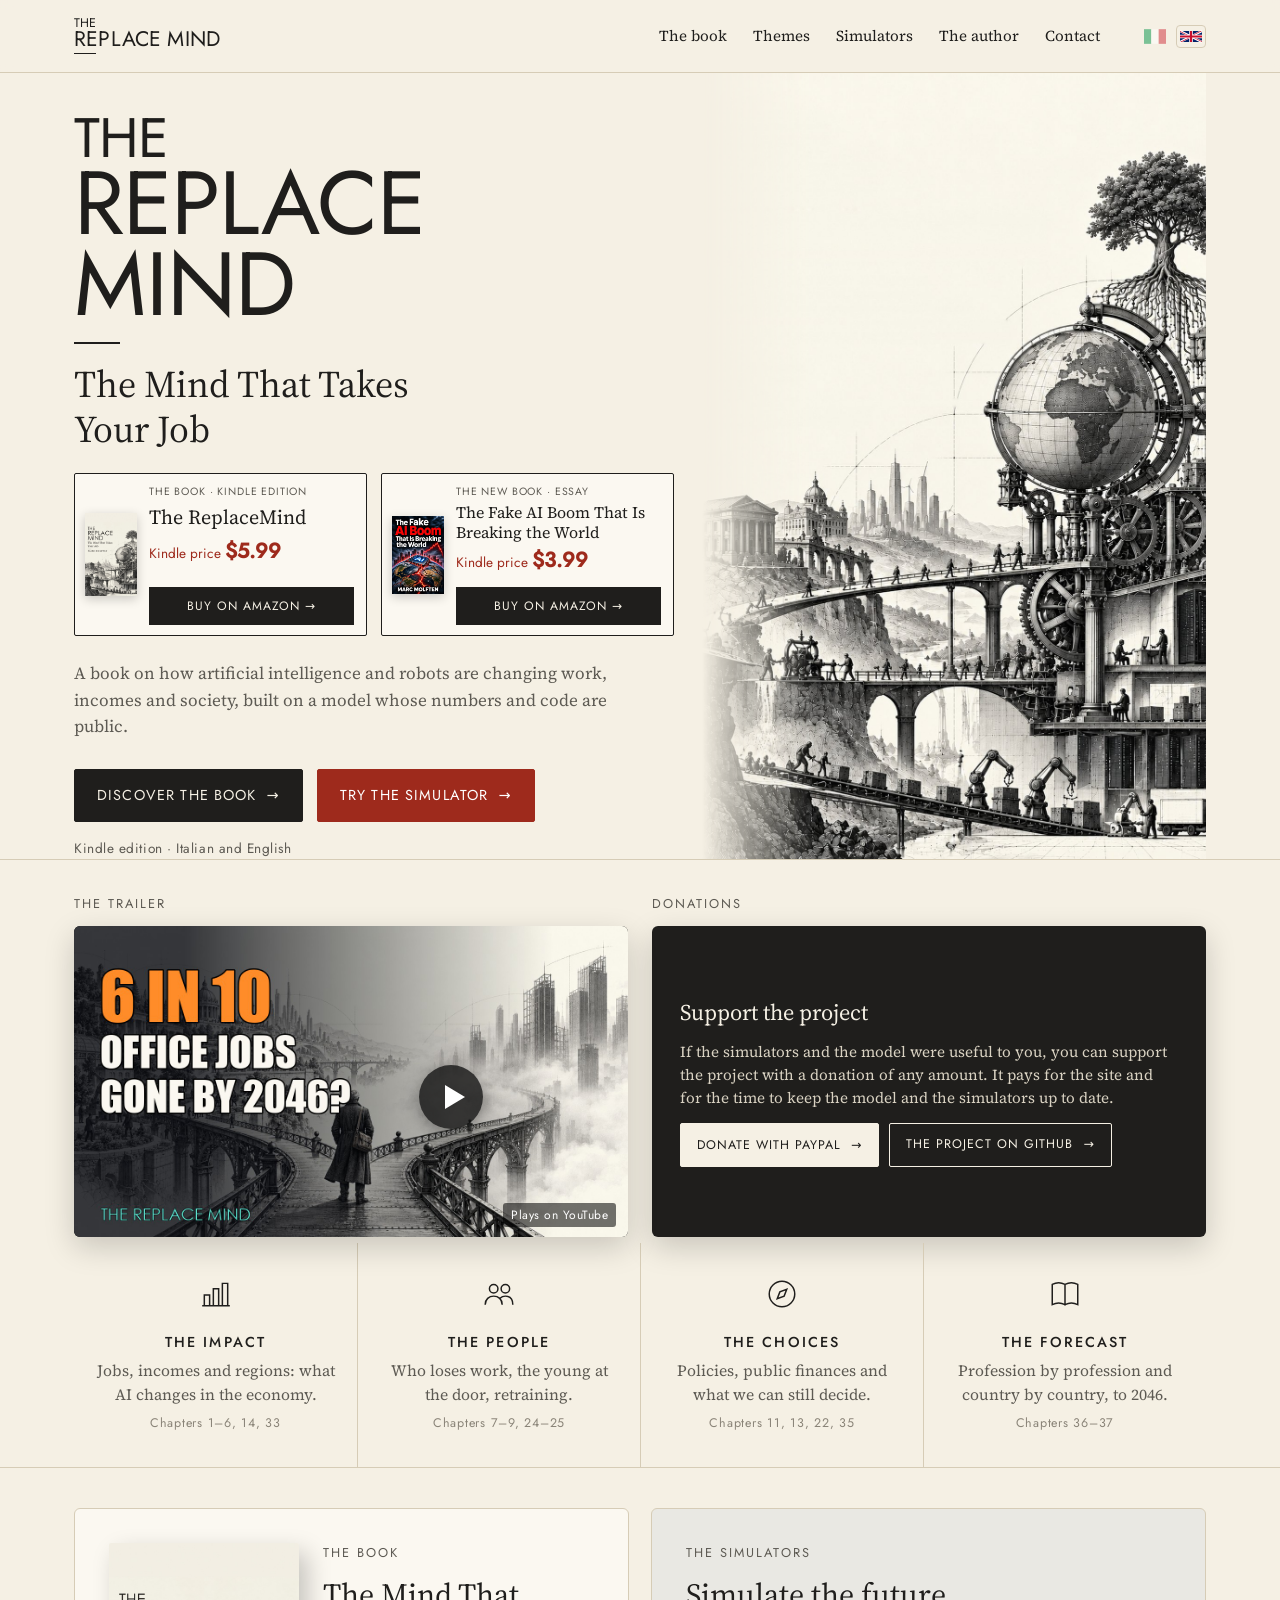
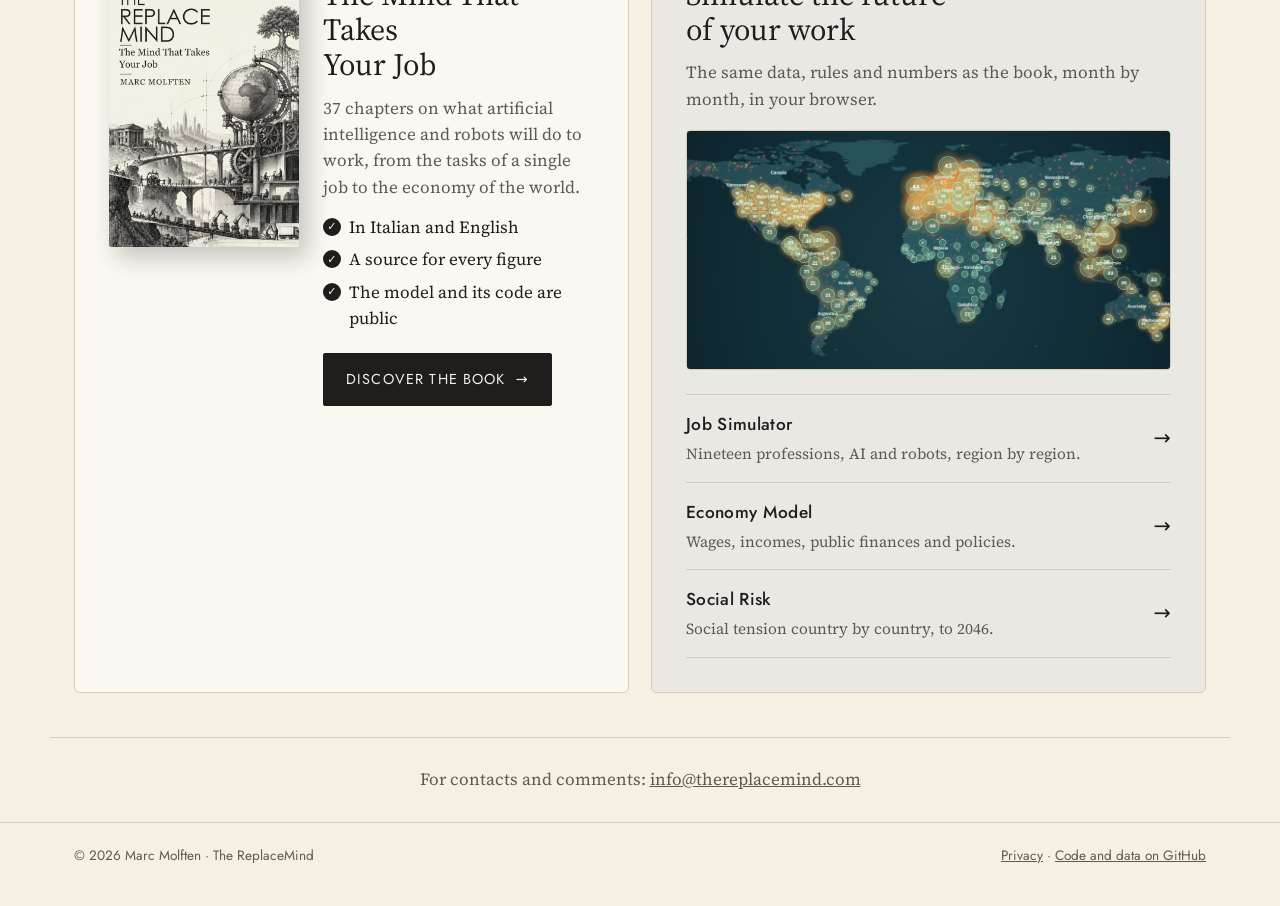
==== commit 920b8945: "Home: smaller trailer, support box beside it with PayPal and GitHub" ====
--- a/simulator/index.html
+++ b/simulator/index.html
@@ -57,9 +57,22 @@
   </section>
 
   <section class="trailer-sec js-trailer-section" hidden>
-    <div class="wrap">
-      <p class="eyebrow">The trailer</p>
+    <div class="wrap trailer-row">
+      <p class="eyebrow e-trailer">The trailer</p>
       <div class="trailer js-trailer"></div>
+      <p class="eyebrow e-support js-donate-section" hidden>Donations</p>
+      <div class="support js-donate-section" id="donate" hidden>
+        <h2>Support the project</h2>
+        <p>If the simulators and the model were useful to you, you can support the project with a donation of any amount. It pays for the site and for the time to keep the model and the simulators up to date.</p>
+        <div class="btns">
+          <button type="button" class="btn paper js-donate-open">Donate with PayPal <span aria-hidden="true">→</span></button>
+          <a class="btn" href="https://github.com/0xENX/aimodel_replication">The project on GitHub <span aria-hidden="true">→</span></a>
+        </div>
+      </div>
+      <dialog class="donate-dialog" id="donate-dialog">
+        <button type="button" class="close js-donate-close" aria-label="Close">×</button>
+        <div id="paypal-donate" class="paypal"></div>
+      </dialog>
     </div>
   </section>
 
@@ -148,6 +161,9 @@
 <script>
 (function () {
   const IT = {
+    "Donations": "Donazioni", "Support the project": "Sostieni il progetto", "Donate with PayPal <span aria-hidden=\"true\">→</span>": "Dona con PayPal <span aria-hidden=\"true\">→</span>", "The project on GitHub <span aria-hidden=\"true\">→</span>": "Il progetto su GitHub <span aria-hidden=\"true\">→</span>",
+    "If the simulators and the model were useful to you, you can support the project with a donation of any amount. It pays for the site and for the time to keep the model and the simulators up to date.":
+      "Se i simulatori e il modello ti sono stati utili, puoi sostenere il progetto con una donazione libera. Serve a pagare il sito e il tempo per tenere aggiornati il modello e i simulatori.",
     "__title": "The ReplaceMind",
     "The book": "Il libro", "Themes": "Temi", "Simulators": "Simulatori", "The author": "L’autore", "Contact": "Contatti",
     "The trailer": "Il trailer",
--- a/simulator/home.css
+++ b/simulator/home.css
@@ -42,8 +42,10 @@
 .hero-books .book-buy .txt small { font-size: .66rem; letter-spacing: .08em; }
 .hero-books .book-buy .go { font-size: .76rem; padding: 10px 12px; }
 .book-buy.more .txt > b { font-size: 1rem; line-height: 1.25; max-width: 12em; }
-.hero-books .book-buy.more .go { background: transparent; color: var(--ink); border: 1.5px solid var(--ink); padding: 8.5px 12px; }
-.hero-books .book-buy.more:hover .go { background: var(--ink); color: var(--paper); }
+/* the buttons of the two boxes on the same line, at the bottom */
+.hero-books .book-buy .txt { align-self: stretch; flex: 1; min-width: 0; }
+.hero-books .book-buy .go { margin-top: auto; align-self: stretch; text-align: center; }   /* same width in both boxes */
+.hero-books .book-buy .pr { margin-bottom: 8px; }
 /* short screens (laptops): a smaller title, so that the book box stays in the first screen */
 @media (min-width: 901px) and (max-height: 860px) {
   .hero .wrap { min-height: 0; }
@@ -201,14 +203,31 @@
 }
 
 /* book trailer: a still with a play button, the YouTube player loads on click */
+/* home: the trailer and, beside it, a box of the same size to support the project */
+.trailer-row { display: grid; grid-template-columns: repeat(2, minmax(0, 640px)); grid-template-areas: "e1 e2" "t s"; column-gap: 24px; }
+.trailer-row .e-trailer { grid-area: e1; } .trailer-row .trailer { grid-area: t; } .trailer-row .e-support { grid-area: e2; } .trailer-row .support { grid-area: s; }
+.support { background: var(--ink); color: var(--paper); border-radius: 6px; padding: 20px 28px; display: flex; flex-direction: column; justify-content: center; align-items: flex-start; gap: 10px; aspect-ratio: 16 / 9; box-shadow: 0 10px 30px rgba(0, 0, 0, .18); }
+.support h2 { font-weight: 400; margin: 0; font-size: 1.4rem; }
+.support p { margin: 0; color: #d9d2c2; font-size: .95rem; line-height: 1.5; }
+.support[hidden], .trailer-row .eyebrow[hidden] { display: none; }
+.support .btns { display: flex; flex-wrap: wrap; gap: 10px; margin-top: 4px; }
+.support .btn { padding: 11px 16px; font-size: .78rem; }
+.support .btn:not(.paper) { border-color: var(--paper); color: var(--paper); }
+.support .btn:not(.paper):hover { background: var(--paper); color: var(--ink); }
+.btn.paper { background: var(--paper); border-color: var(--paper); color: var(--ink); }
+@media (max-width: 1100px) { .support { aspect-ratio: auto; } .trailer-row { grid-template-columns: minmax(0, 640px); grid-template-areas: "e1" "t" "e2" "s"; } .trailer-row .e-support { margin-top: 28px; } }
+.donate-dialog { border: 0; border-radius: 8px; padding: 34px 20px 16px; width: min(420px, calc(100vw - 32px)); background: var(--paper); color: var(--ink); }
+.donate-dialog::backdrop { background: rgba(0, 0, 0, .55); }
+.donate-dialog .close { position: absolute; top: 6px; right: 10px; border: 0; background: none; font-size: 1.6rem; line-height: 1; cursor: pointer; color: var(--ink); }
+.donate-dialog .paypal { min-height: 120px; }
 .trailer-sec { padding: 34px 0 6px; }
 .trailer-sec .eyebrow { margin-bottom: 12px; }
-.trailer { position: relative; max-width: 960px; aspect-ratio: 16 / 9; border-radius: 6px; overflow: hidden; background: #0b0b0b; box-shadow: 0 10px 30px rgba(0, 0, 0, .18); }
+.trailer { position: relative; max-width: 640px; aspect-ratio: 16 / 9; border-radius: 6px; overflow: hidden; background: #0b0b0b; box-shadow: 0 10px 30px rgba(0, 0, 0, .18); }
 .trailer iframe, .trailer-play { position: absolute; inset: 0; width: 100%; height: 100%; border: 0; }
 .trailer-play { padding: 0; cursor: pointer; background: none; display: block; }
 .trailer-play img { width: 100%; height: 100%; object-fit: cover; display: block; transition: filter .2s; }
 .trailer-play:hover img { filter: brightness(.88); }
-.trailer-icon { position: absolute; left: 68%; top: 55%; width: 84px; height: 84px; margin: -42px 0 0 -42px; border-radius: 50%; background: rgba(15, 15, 15, .78); box-shadow: 0 4px 18px rgba(0, 0, 0, .35); }
-.trailer-icon::after { content: ""; position: absolute; left: 34px; top: 26px; border-style: solid; border-width: 16px 0 16px 26px; border-color: transparent transparent transparent #fff; }
+.trailer-icon { position: absolute; left: 68%; top: 55%; width: 64px; height: 64px; margin: -32px 0 0 -32px; border-radius: 50%; background: rgba(15, 15, 15, .78); box-shadow: 0 4px 18px rgba(0, 0, 0, .35); }
+.trailer-icon::after { content: ""; position: absolute; left: 26px; top: 20px; border-style: solid; border-width: 12px 0 12px 20px; border-color: transparent transparent transparent #fff; }
 .trailer-note { position: absolute; right: 12px; bottom: 10px; font-family: var(--sans); font-size: .75rem; letter-spacing: .04em; color: #fff; background: rgba(0, 0, 0, .55); padding: 3px 8px; border-radius: 3px; }
 .trailer-play:focus-visible { outline: 3px solid var(--ink); outline-offset: 3px; }
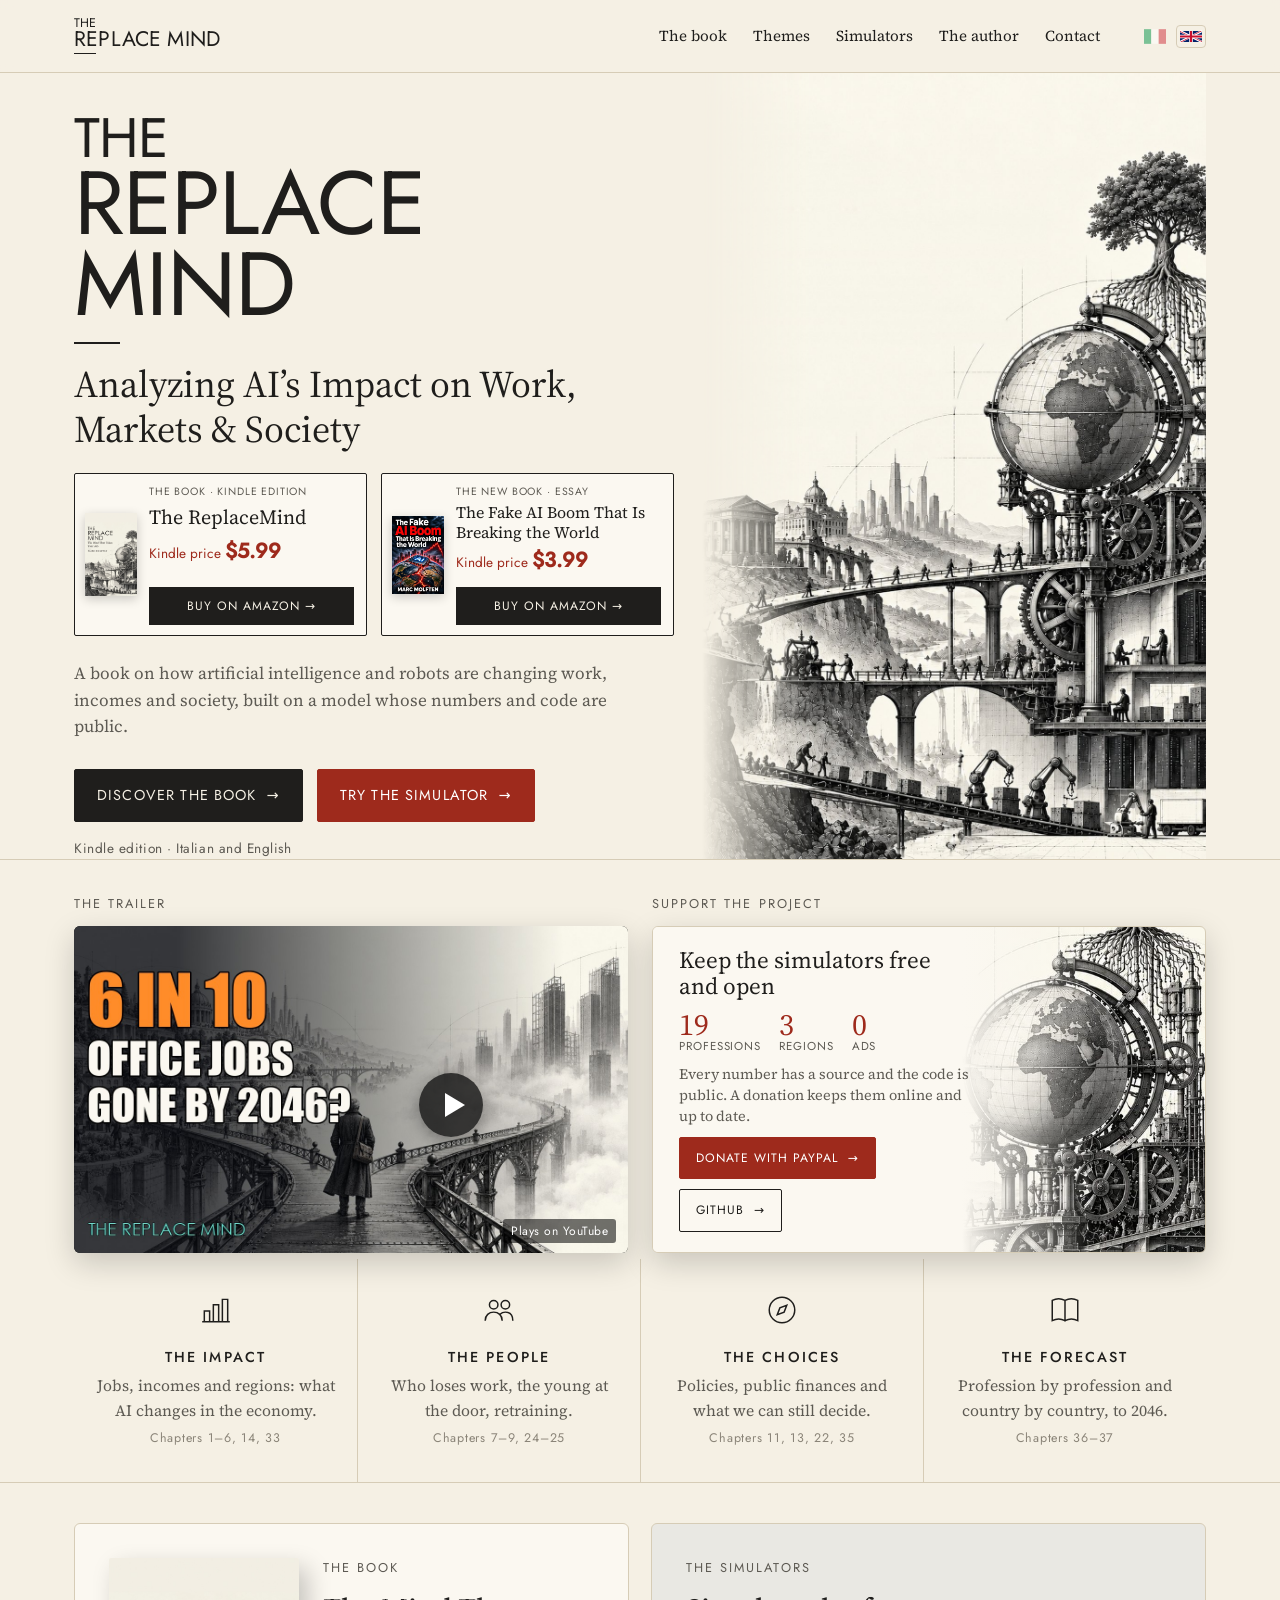
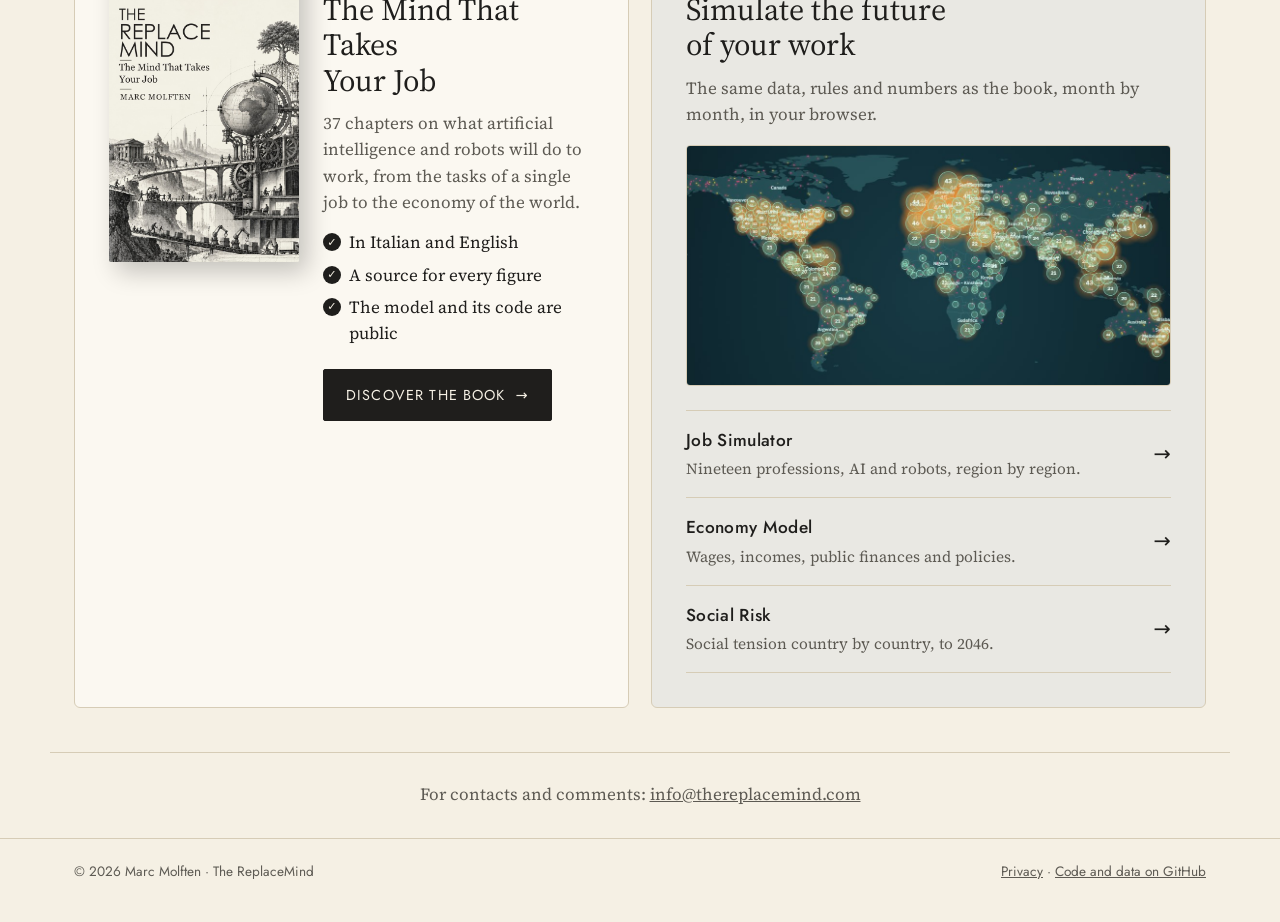
==== commit ee9e1dd5: "Home: new subtitle, support box beside the trailer" ====
--- a/simulator/index.html
+++ b/simulator/index.html
@@ -44,7 +44,7 @@
       <div>
         <h1><small>THE</small>REPLACE<br>MIND</h1>
         <span class="rule"></span>
-        <h2>The Mind That Takes<br>Your Job</h2>
+        <h2>Analyzing AI’s Impact on Work,<br>Markets &amp; Society</h2>
         <p class="lead">A book on how artificial intelligence and robots are changing work, incomes and society, built on a model whose numbers and code are public.</p>
         <div class="btns">
           <a class="btn dark" href="libro.html">Discover the book <span aria-hidden="true">→</span></a>
@@ -60,13 +60,20 @@
     <div class="wrap trailer-row">
       <p class="eyebrow e-trailer">The trailer</p>
       <div class="trailer js-trailer"></div>
-      <p class="eyebrow e-support js-donate-section" hidden>Donations</p>
+      <p class="eyebrow e-support js-donate-section" hidden>Support the project</p>
       <div class="support js-donate-section" id="donate" hidden>
-        <h2>Support the project</h2>
-        <p>If the simulators and the model were useful to you, you can support the project with a donation of any amount. It pays for the site and for the time to keep the model and the simulators up to date.</p>
-        <div class="btns">
-          <button type="button" class="btn paper js-donate-open">Donate with PayPal <span aria-hidden="true">→</span></button>
-          <a class="btn" href="https://github.com/0xENX/aimodel_replication">The project on GitHub <span aria-hidden="true">→</span></a>
+        <div class="txt">
+          <h2>Keep the simulators free and open</h2>
+          <ul class="facts">
+            <li><b>19</b> professions</li>
+            <li><b>3</b> regions</li>
+            <li><b>0</b> ads</li>
+          </ul>
+          <p>Every number has a source and the code is public. A donation keeps them online and up to date.</p>
+          <div class="btns">
+            <button type="button" class="btn red js-donate-open">Donate with PayPal <span aria-hidden="true">→</span></button>
+            <a class="btn" href="https://github.com/0xENX/aimodel_replication">GitHub <span aria-hidden="true">→</span></a>
+          </div>
         </div>
       </div>
       <dialog class="donate-dialog" id="donate-dialog">
@@ -161,13 +168,15 @@
 <script>
 (function () {
   const IT = {
-    "Donations": "Donazioni", "Support the project": "Sostieni il progetto", "Donate with PayPal <span aria-hidden=\"true\">→</span>": "Dona con PayPal <span aria-hidden=\"true\">→</span>", "The project on GitHub <span aria-hidden=\"true\">→</span>": "Il progetto su GitHub <span aria-hidden=\"true\">→</span>",
-    "If the simulators and the model were useful to you, you can support the project with a donation of any amount. It pays for the site and for the time to keep the model and the simulators up to date.":
-      "Se i simulatori e il modello ti sono stati utili, puoi sostenere il progetto con una donazione libera. Serve a pagare il sito e il tempo per tenere aggiornati il modello e i simulatori.",
+    "Support the project": "Sostieni il progetto", "Keep the simulators free and open": "Tieni i simulatori gratis e aperti", "Donate with PayPal <span aria-hidden=\"true\">→</span>": "Dona con PayPal <span aria-hidden=\"true\">→</span>", "GitHub <span aria-hidden=\"true\">→</span>": "GitHub <span aria-hidden=\"true\">→</span>",
+    "<b>19</b> professions": "<b>19</b> professioni", "<b>3</b> regions": "<b>3</b> regioni", "<b>0</b> ads": "<b>0</b> pubblicità",
+    "Every number has a source and the code is public. A donation keeps them online and up to date.":
+      "Ogni numero ha una fonte e il codice è pubblico. Una donazione li tiene online e aggiornati.",
     "__title": "The ReplaceMind",
     "The book": "Il libro", "Themes": "Temi", "Simulators": "Simulatori", "The author": "L’autore", "Contact": "Contatti",
     "The trailer": "Il trailer",
     "The Mind That Takes<br>Your Job": "La mente che prende<br>il tuo posto di lavoro",
+    "Analyzing AI’s Impact on Work,<br>Markets &amp; Society": "L’impatto dell’AI sul lavoro,<br>sui mercati e sulla società",
     "A book on how artificial intelligence and robots are changing work, incomes and society, built on a model whose numbers and code are public.":
       "Un libro su come l’intelligenza artificiale e i robot stanno cambiando il lavoro, i redditi e la società, costruito su un modello con numeri e codice pubblici.",
     "Discover the book <span aria-hidden=\"true\">→</span>": "Scopri il libro <span aria-hidden=\"true\">→</span>",
--- a/simulator/home.css
+++ b/simulator/home.css
@@ -205,17 +205,22 @@
 /* book trailer: a still with a play button, the YouTube player loads on click */
 /* home: the trailer and, beside it, a box of the same size to support the project */
 .trailer-row { display: grid; grid-template-columns: repeat(2, minmax(0, 640px)); grid-template-areas: "e1 e2" "t s"; column-gap: 24px; }
+.trailer-row .trailer, .trailer-row .support { align-self: stretch; width: 100%; box-sizing: border-box; }   /* same height: the taller of the two */
 .trailer-row .e-trailer { grid-area: e1; } .trailer-row .trailer { grid-area: t; } .trailer-row .e-support { grid-area: e2; } .trailer-row .support { grid-area: s; }
-.support { background: var(--ink); color: var(--paper); border-radius: 6px; padding: 20px 28px; display: flex; flex-direction: column; justify-content: center; align-items: flex-start; gap: 10px; aspect-ratio: 16 / 9; box-shadow: 0 10px 30px rgba(0, 0, 0, .18); }
-.support h2 { font-weight: 400; margin: 0; font-size: 1.4rem; }
-.support p { margin: 0; color: #d9d2c2; font-size: .95rem; line-height: 1.5; }
+.support { position: relative; overflow: hidden; border-radius: 6px; border: 1px solid var(--line); box-shadow: 0 10px 30px rgba(0, 0, 0, .18);
+  background: url("img/support-globe.jpg") right center / auto 100% no-repeat, var(--card); display: flex; align-items: center; }
+.support::before { content: ""; position: absolute; inset: 0; background: linear-gradient(90deg, var(--card) 0, var(--card) 56%, rgba(251, 248, 241, 0) 80%); }
+.support .txt { position: relative; width: 58%; padding: 20px 0 20px 26px; display: flex; flex-direction: column; gap: 8px; }
+.support h2 { font-weight: 400; margin: 0; font-size: 1.45rem; line-height: 1.15; }
+.support .facts { list-style: none; margin: 2px 0; padding: 0; display: flex; gap: 18px; font-family: var(--sans); font-size: .72rem; letter-spacing: .08em; text-transform: uppercase; color: var(--muted); }
+.support .facts li { display: flex; flex-direction: column; line-height: 1.2; }
+.support .facts b { font-family: var(--serif, serif); font-weight: 400; font-size: 1.9rem; letter-spacing: 0; color: #9e2a1c; line-height: 1; }
+.support p { margin: 0; color: var(--muted); font-size: .9rem; line-height: 1.45; }
+.support .btns { display: flex; flex-wrap: wrap; gap: 10px; margin: 2px 0 0; }
+.support .btn { padding: 11px 16px; font-size: .76rem; }
 .support[hidden], .trailer-row .eyebrow[hidden] { display: none; }
-.support .btns { display: flex; flex-wrap: wrap; gap: 10px; margin-top: 4px; }
-.support .btn { padding: 11px 16px; font-size: .78rem; }
-.support .btn:not(.paper) { border-color: var(--paper); color: var(--paper); }
-.support .btn:not(.paper):hover { background: var(--paper); color: var(--ink); }
-.btn.paper { background: var(--paper); border-color: var(--paper); color: var(--ink); }
-@media (max-width: 1100px) { .support { aspect-ratio: auto; } .trailer-row { grid-template-columns: minmax(0, 640px); grid-template-areas: "e1" "t" "e2" "s"; } .trailer-row .e-support { margin-top: 28px; } }
+@media (max-width: 1100px) { .support { min-height: 300px; } .support .txt { width: 72%; } .trailer-row { grid-template-columns: minmax(0, 640px); grid-template-areas: "e1" "t" "e2" "s"; } .trailer-row .e-support { margin-top: 28px; } }
+@media (max-width: 600px) { .support .txt { width: 100%; padding-right: 22px; } .support::before { background: linear-gradient(90deg, var(--card) 0, var(--card) 55%, rgba(251, 248, 241, .82) 100%); } }
 .donate-dialog { border: 0; border-radius: 8px; padding: 34px 20px 16px; width: min(420px, calc(100vw - 32px)); background: var(--paper); color: var(--ink); }
 .donate-dialog::backdrop { background: rgba(0, 0, 0, .55); }
 .donate-dialog .close { position: absolute; top: 6px; right: 10px; border: 0; background: none; font-size: 1.6rem; line-height: 1; cursor: pointer; color: var(--ink); }
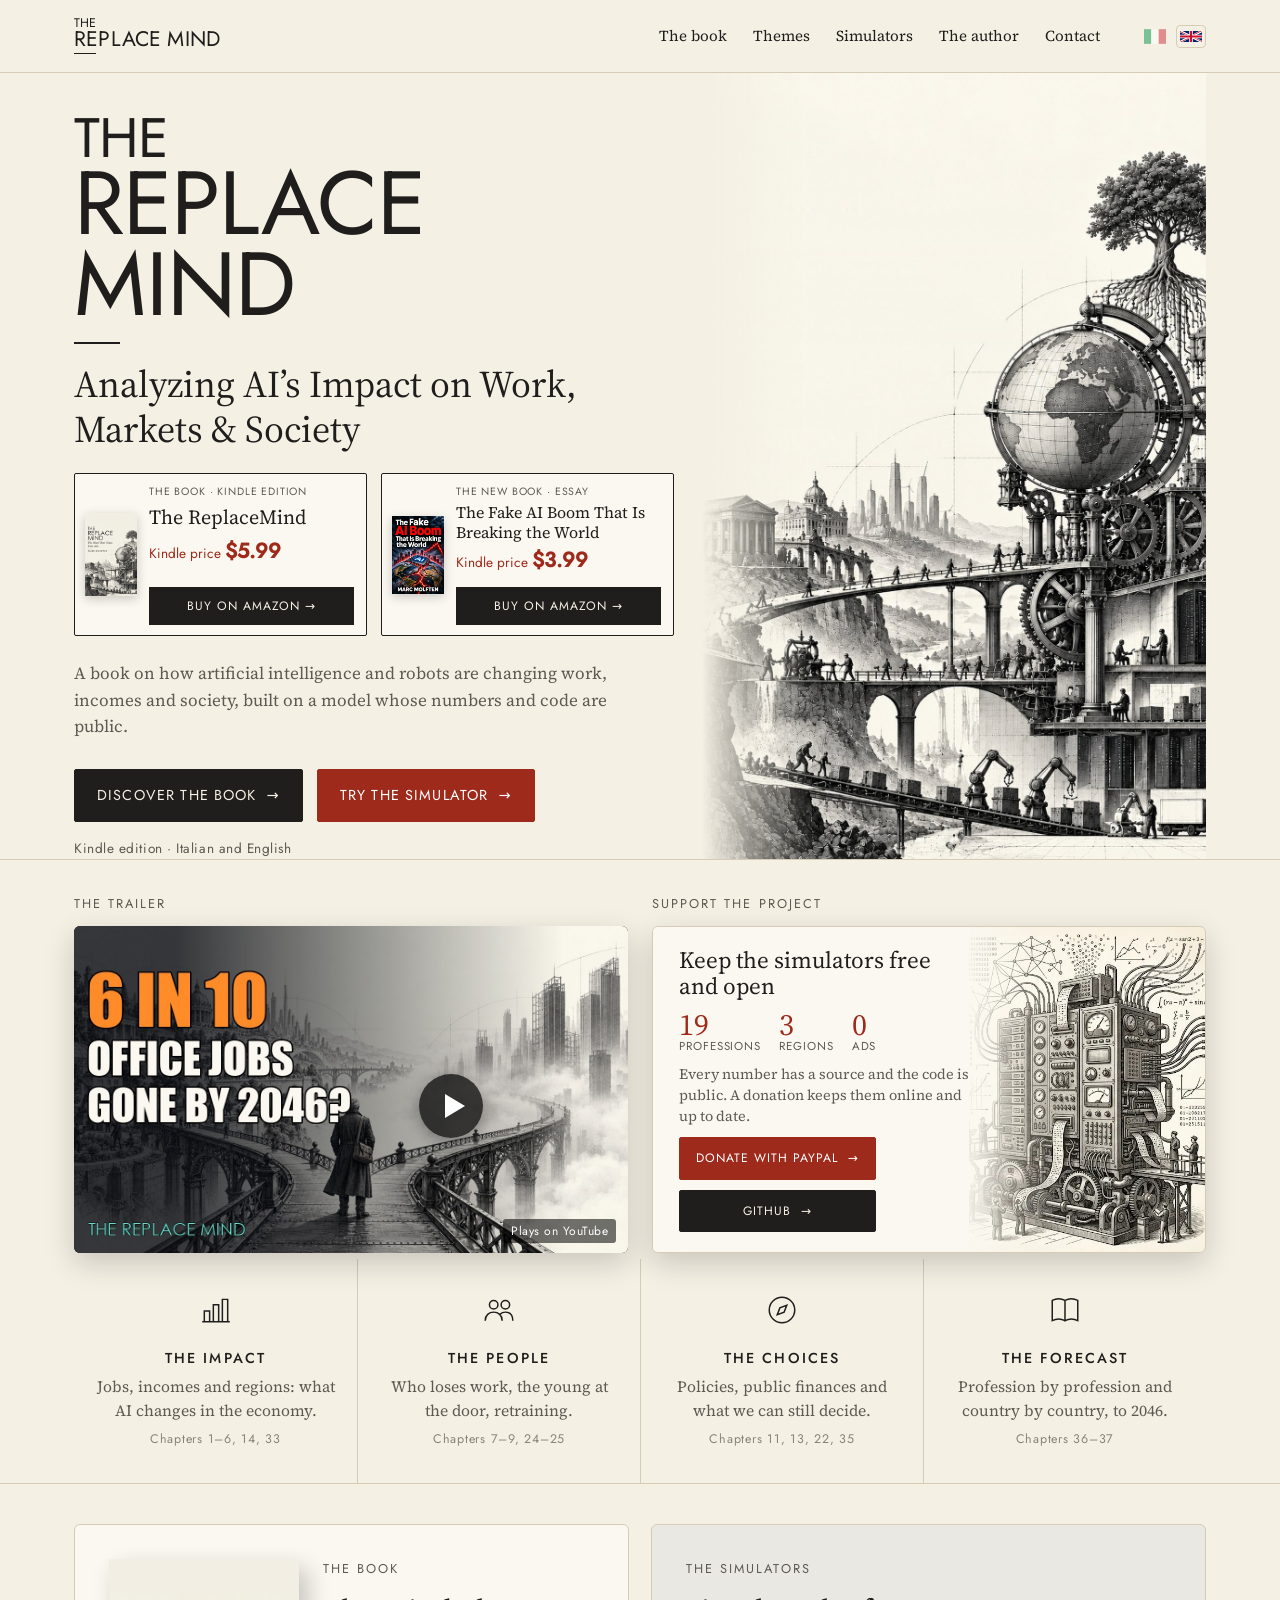
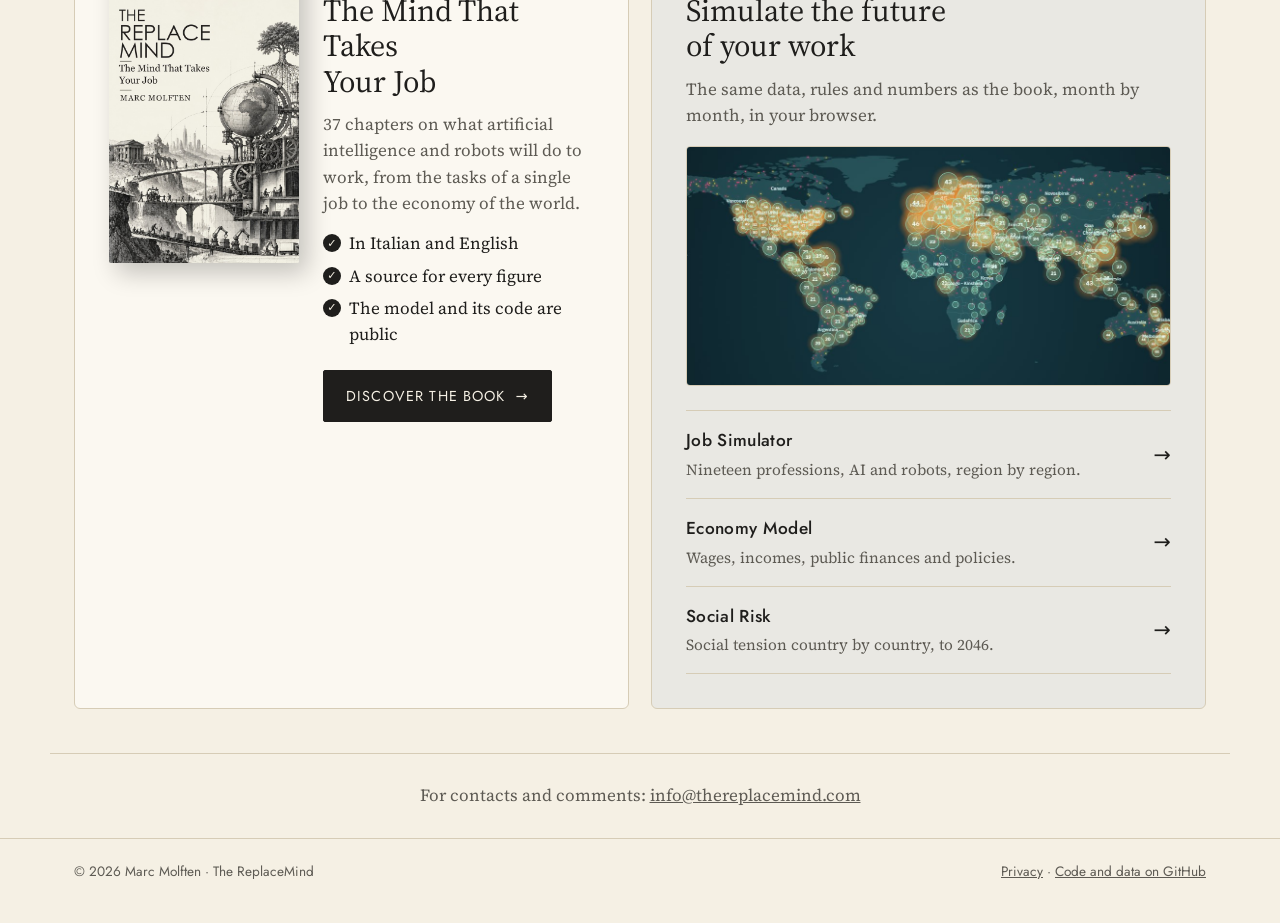
==== commit c4ca23ea: "Home: support box with the computing machine, dark GitHub button same size as Donate" ====
--- a/simulator/index.html
+++ b/simulator/index.html
@@ -72,7 +72,7 @@
           <p>Every number has a source and the code is public. A donation keeps them online and up to date.</p>
           <div class="btns">
             <button type="button" class="btn red js-donate-open">Donate with PayPal <span aria-hidden="true">→</span></button>
-            <a class="btn" href="https://github.com/0xENX/aimodel_replication">GitHub <span aria-hidden="true">→</span></a>
+            <a class="btn dark" href="https://github.com/0xENX/aimodel_replication">GitHub <span aria-hidden="true">→</span></a>
           </div>
         </div>
       </div>
--- a/simulator/home.css
+++ b/simulator/home.css
@@ -208,15 +208,16 @@
 .trailer-row .trailer, .trailer-row .support { align-self: stretch; width: 100%; box-sizing: border-box; }   /* same height: the taller of the two */
 .trailer-row .e-trailer { grid-area: e1; } .trailer-row .trailer { grid-area: t; } .trailer-row .e-support { grid-area: e2; } .trailer-row .support { grid-area: s; }
 .support { position: relative; overflow: hidden; border-radius: 6px; border: 1px solid var(--line); box-shadow: 0 10px 30px rgba(0, 0, 0, .18);
-  background: url("img/support-globe.jpg") right center / auto 100% no-repeat, var(--card); display: flex; align-items: center; }
-.support::before { content: ""; position: absolute; inset: 0; background: linear-gradient(90deg, var(--card) 0, var(--card) 56%, rgba(251, 248, 241, 0) 80%); }
+  background: url("img/support-machine.jpg") right center / auto 100% no-repeat, var(--card); display: flex; align-items: center; }
+.support::before { content: ""; position: absolute; inset: 0; background: linear-gradient(90deg, var(--card) 0, var(--card) 54%, rgba(251, 248, 241, 0) 66%); }
 .support .txt { position: relative; width: 58%; padding: 20px 0 20px 26px; display: flex; flex-direction: column; gap: 8px; }
 .support h2 { font-weight: 400; margin: 0; font-size: 1.45rem; line-height: 1.15; }
 .support .facts { list-style: none; margin: 2px 0; padding: 0; display: flex; gap: 18px; font-family: var(--sans); font-size: .72rem; letter-spacing: .08em; text-transform: uppercase; color: var(--muted); }
 .support .facts li { display: flex; flex-direction: column; line-height: 1.2; }
 .support .facts b { font-family: var(--serif, serif); font-weight: 400; font-size: 1.9rem; letter-spacing: 0; color: #9e2a1c; line-height: 1; }
 .support p { margin: 0; color: var(--muted); font-size: .9rem; line-height: 1.45; }
-.support .btns { display: flex; flex-wrap: wrap; gap: 10px; margin: 2px 0 0; }
+.support .btns { display: inline-grid; grid-auto-rows: 1fr; gap: 10px; margin: 2px 0 0; align-self: flex-start; }   /* the two buttons one under the other, same width */
+.support .btns .btn { justify-content: center; }
 .support .btn { padding: 11px 16px; font-size: .76rem; }
 .support[hidden], .trailer-row .eyebrow[hidden] { display: none; }
 @media (max-width: 1100px) { .support { min-height: 300px; } .support .txt { width: 72%; } .trailer-row { grid-template-columns: minmax(0, 640px); grid-template-areas: "e1" "t" "e2" "s"; } .trailer-row .e-support { margin-top: 28px; } }
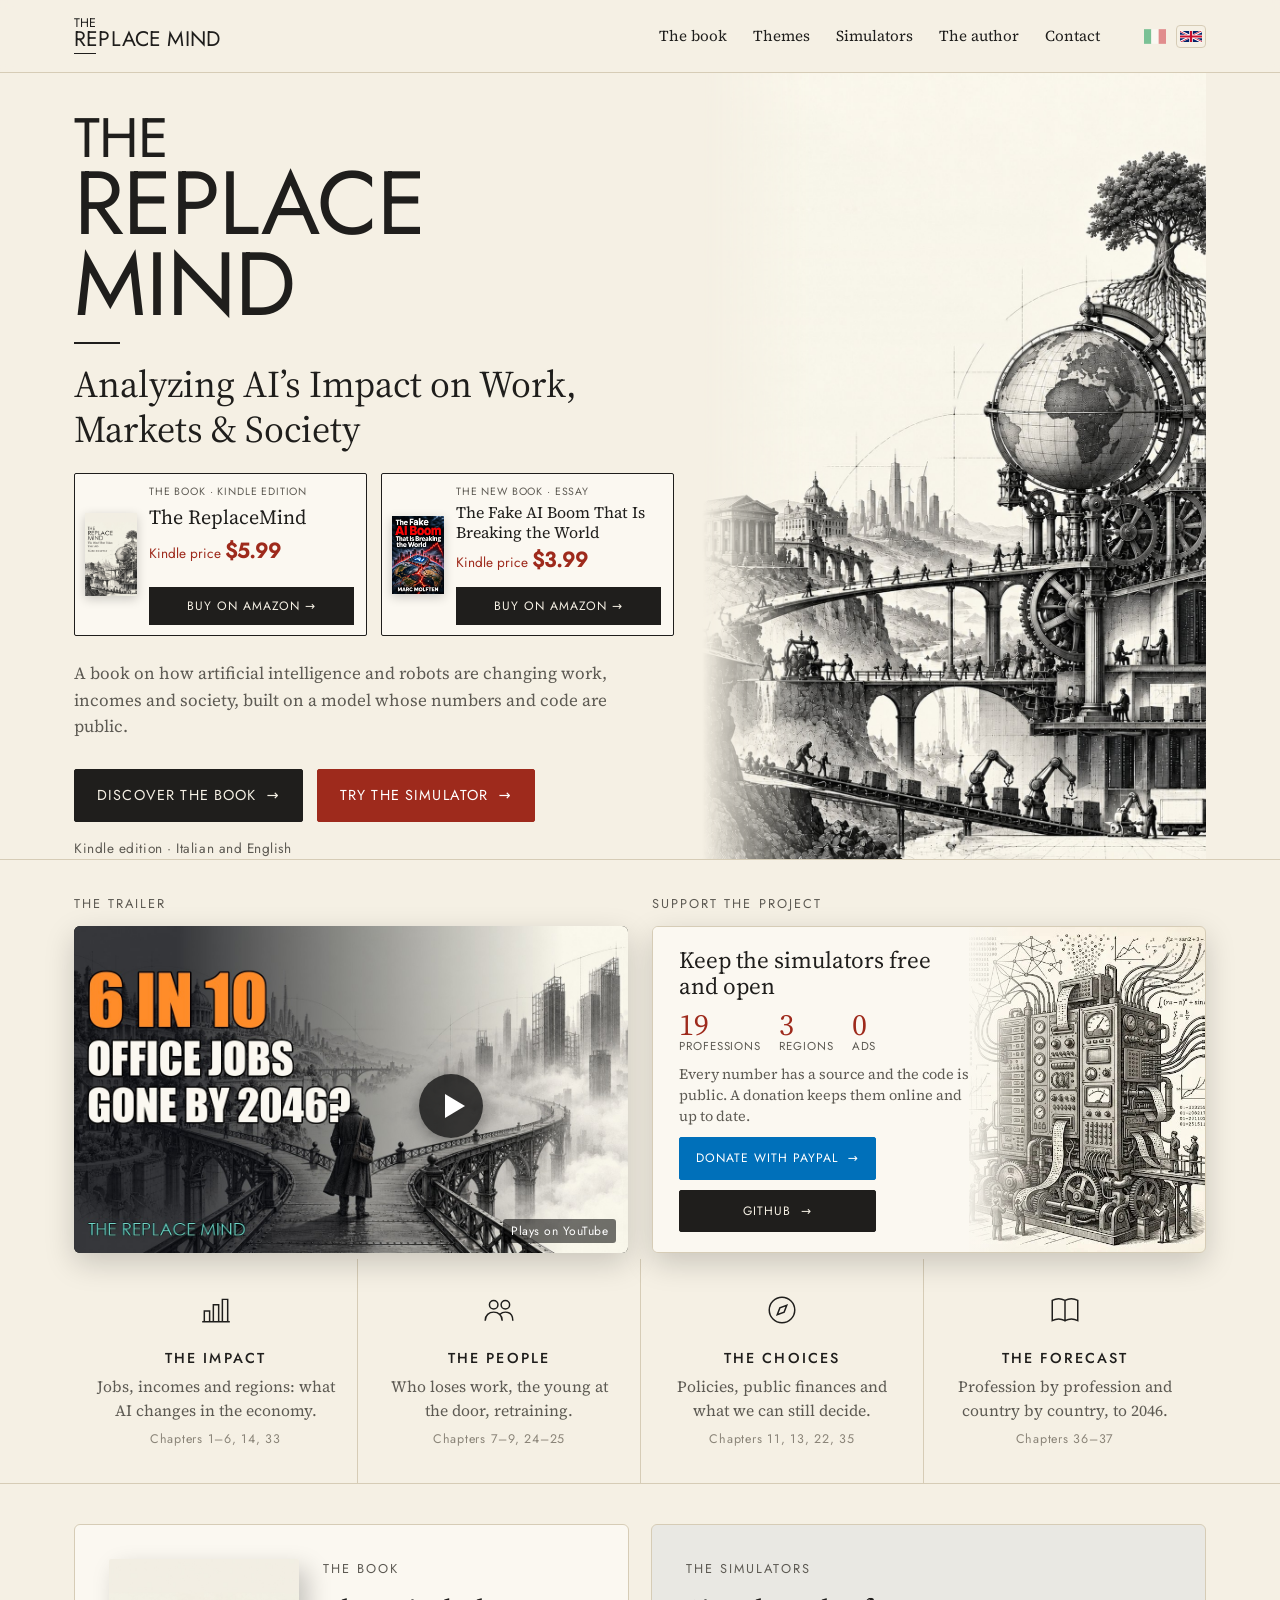
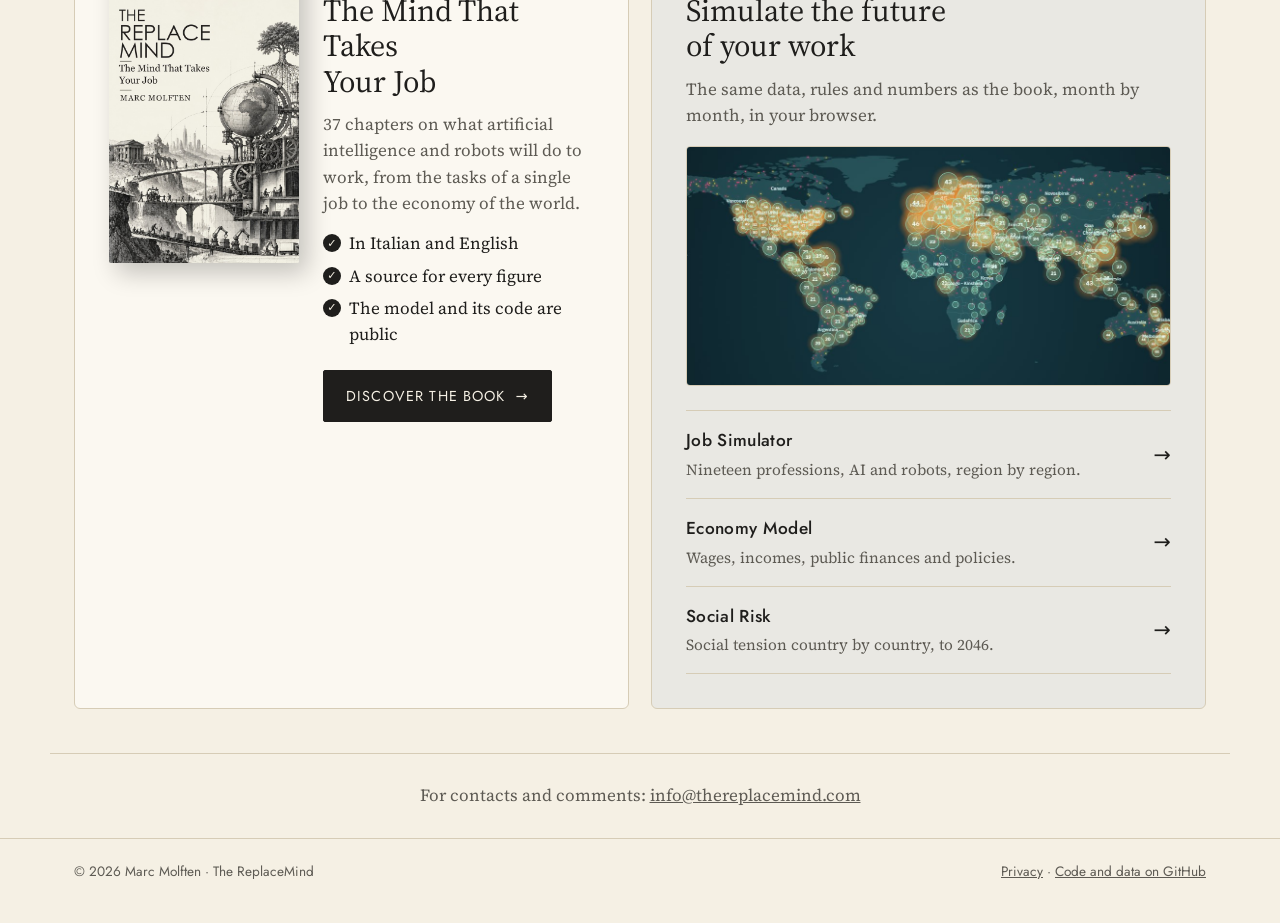
==== commit 455af0e2: "Home: Donate button in PayPal blue" ====
--- a/simulator/index.html
+++ b/simulator/index.html
@@ -71,7 +71,7 @@
           </ul>
           <p>Every number has a source and the code is public. A donation keeps them online and up to date.</p>
           <div class="btns">
-            <button type="button" class="btn red js-donate-open">Donate with PayPal <span aria-hidden="true">→</span></button>
+            <button type="button" class="btn blue js-donate-open">Donate with PayPal <span aria-hidden="true">→</span></button>
             <a class="btn dark" href="https://github.com/0xENX/aimodel_replication">GitHub <span aria-hidden="true">→</span></a>
           </div>
         </div>
--- a/simulator/home.css
+++ b/simulator/home.css
@@ -61,6 +61,7 @@
   text-decoration: none; padding: 14px 22px; border: 1.5px solid var(--ink); border-radius: 2px; background: transparent; color: var(--ink); cursor: pointer; }
 .btn.dark { background: var(--ink); color: var(--paper); }
 .btn.red { background: #9e2a1c; border-color: #9e2a1c; color: #fff; }
+.btn.blue { background: #0070ba; border-color: #0070ba; color: #fff; }   /* PayPal blue, for the donation button */
 .btn.soon { cursor: default; opacity: .7; }
 .btn.soon:hover { transform: none; box-shadow: none; }
 .price-tag { display: inline-flex; flex-direction: column; align-items: flex-start; gap: 2px; padding: 8px 16px; border: 1.5px solid #9e2a1c;
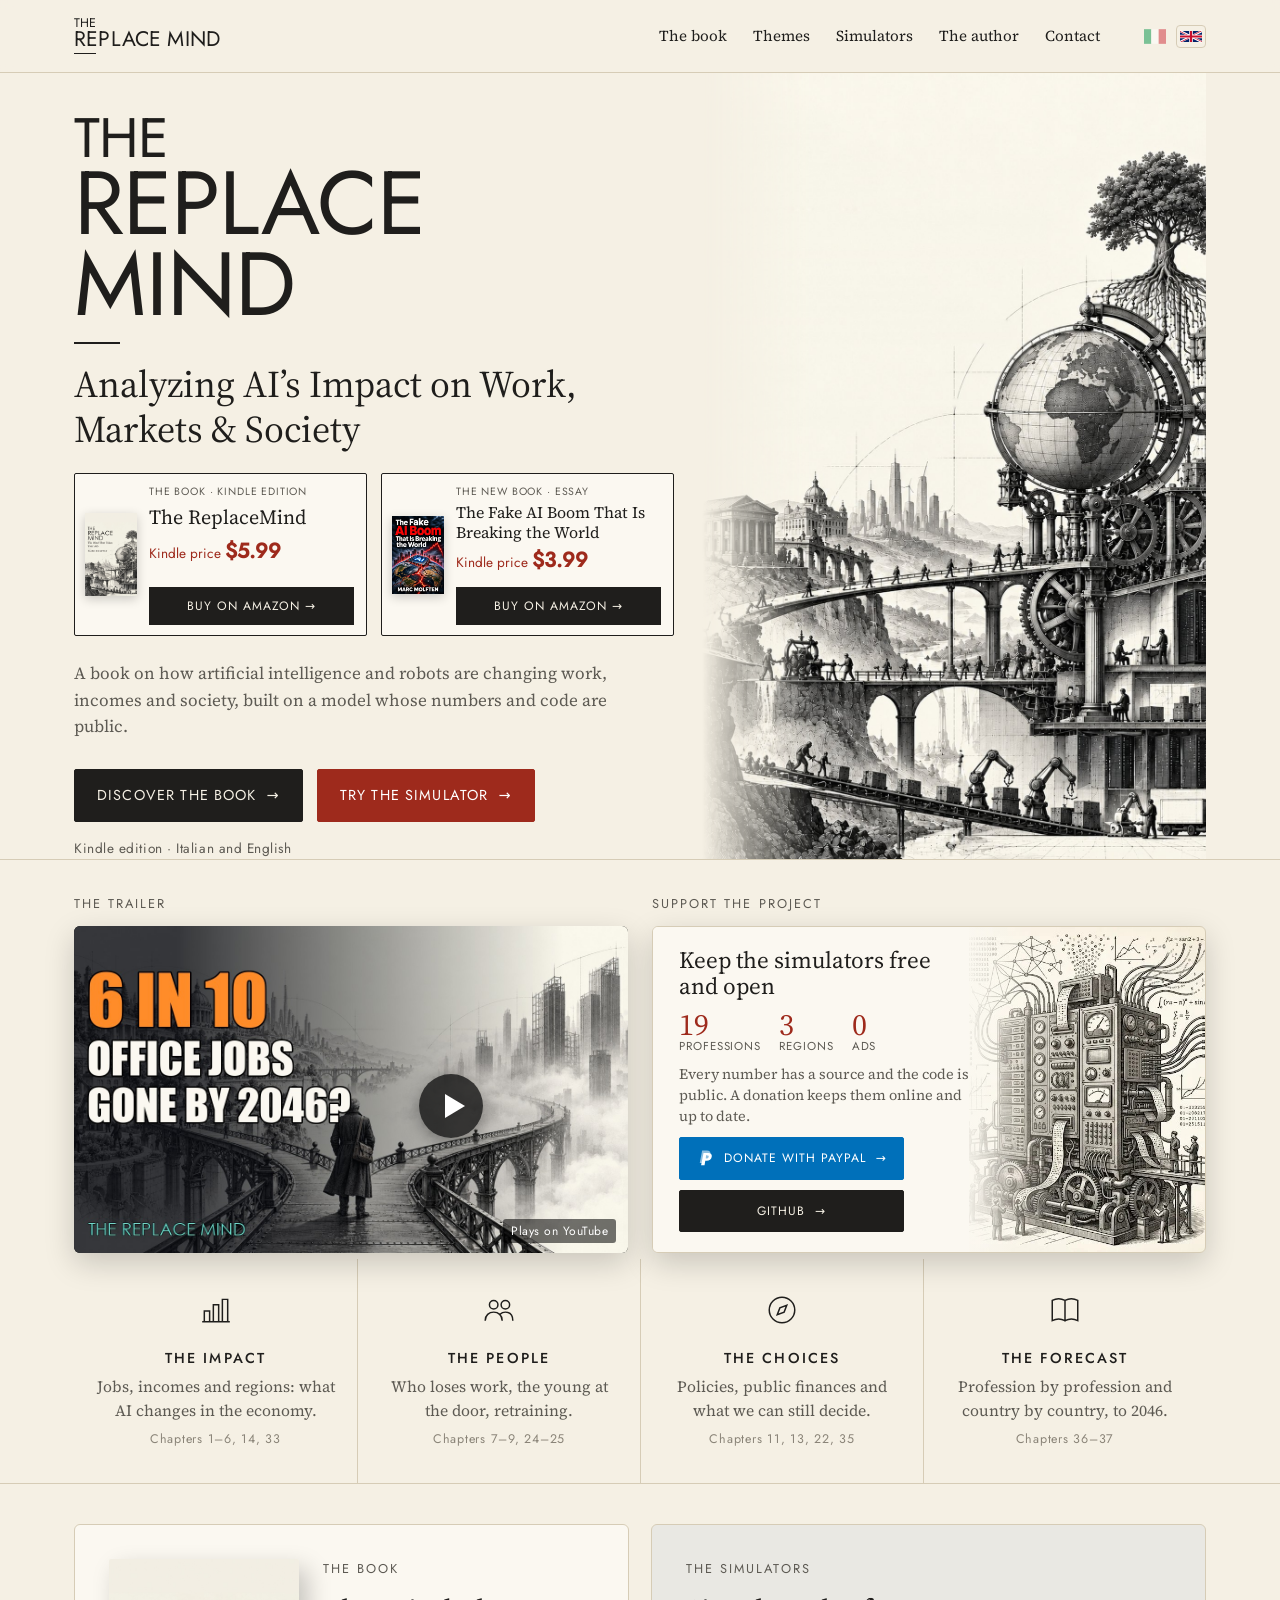
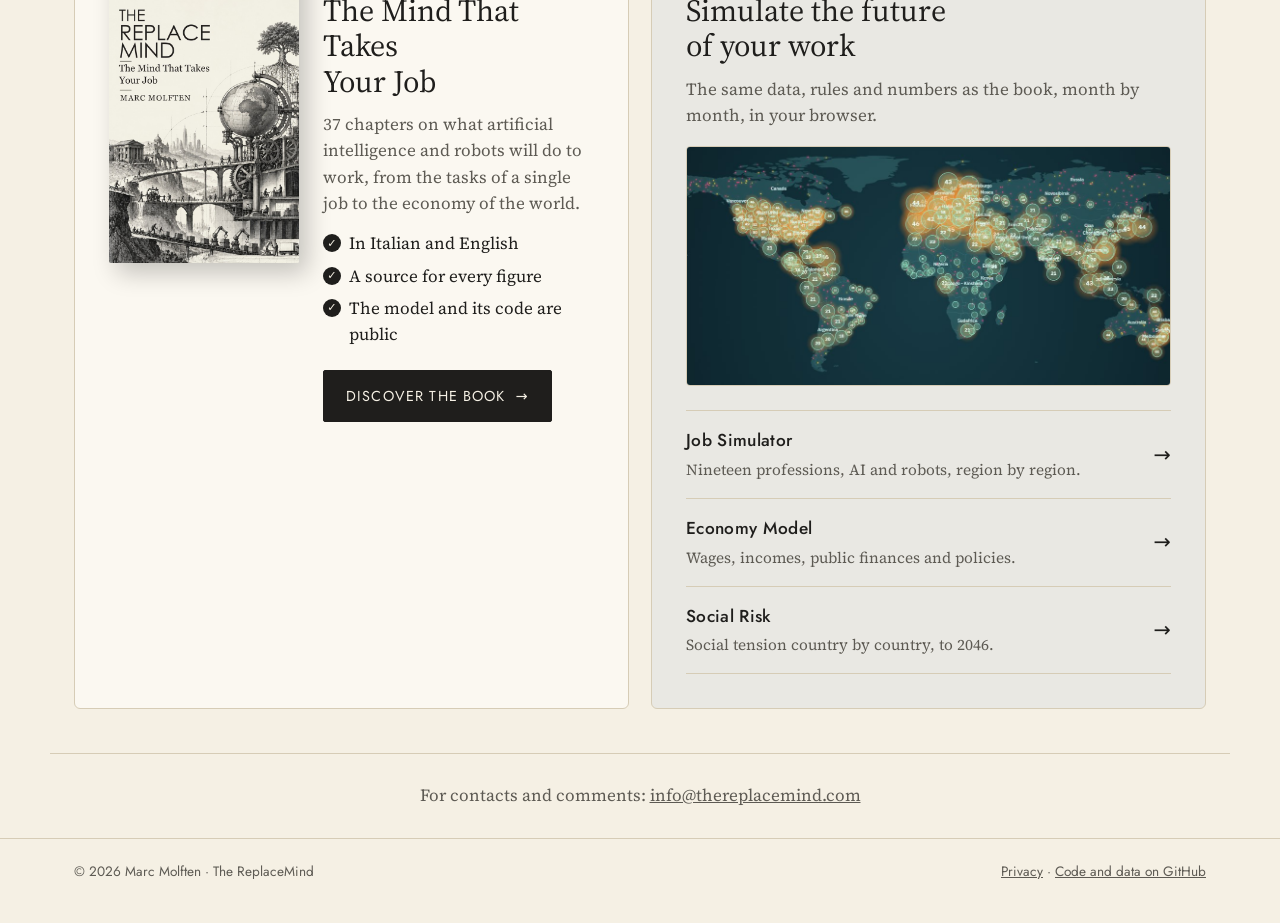
==== commit daaaedfd: "Home: PayPal logo in the Donate button" ====
--- a/simulator/index.html
+++ b/simulator/index.html
@@ -71,7 +71,7 @@
           </ul>
           <p>Every number has a source and the code is public. A donation keeps them online and up to date.</p>
           <div class="btns">
-            <button type="button" class="btn blue js-donate-open">Donate with PayPal <span aria-hidden="true">→</span></button>
+            <button type="button" class="btn blue js-donate-open"><svg class="pp" viewBox="0 0 24 24" width="18" height="18" aria-hidden="true" focusable="false"><path fill="currentColor" fill-rule="evenodd" opacity=".55" d="M8.2 2H14.5C18 2 19.8 4 19.2 7.2C18.6 10.6 16 12.5 12.4 12.5H10.6L9.6 18.5H5ZM11.6 5.5L11.2 9H12.6C14 9 14.9 8.2 15.1 7C15.3 5.9 14.6 5.5 13.5 5.5Z"/><path fill="currentColor" fill-rule="evenodd" transform="translate(1.8 3.2)" d="M8.2 2H14.5C18 2 19.8 4 19.2 7.2C18.6 10.6 16 12.5 12.4 12.5H10.6L9.6 18.5H5ZM11.6 5.5L11.2 9H12.6C14 9 14.9 8.2 15.1 7C15.3 5.9 14.6 5.5 13.5 5.5Z"/></svg><span class="lbl">Donate with PayPal</span> <span aria-hidden="true">→</span></button>
             <a class="btn dark" href="https://github.com/0xENX/aimodel_replication">GitHub <span aria-hidden="true">→</span></a>
           </div>
         </div>
@@ -168,7 +168,7 @@
 <script>
 (function () {
   const IT = {
-    "Support the project": "Sostieni il progetto", "Keep the simulators free and open": "Tieni i simulatori gratis e aperti", "Donate with PayPal <span aria-hidden=\"true\">→</span>": "Dona con PayPal <span aria-hidden=\"true\">→</span>", "GitHub <span aria-hidden=\"true\">→</span>": "GitHub <span aria-hidden=\"true\">→</span>",
+    "Support the project": "Sostieni il progetto", "Keep the simulators free and open": "Tieni i simulatori gratis e aperti", "Donate with PayPal": "Dona con PayPal", "GitHub <span aria-hidden=\"true\">→</span>": "GitHub <span aria-hidden=\"true\">→</span>",
     "<b>19</b> professions": "<b>19</b> professioni", "<b>3</b> regions": "<b>3</b> regioni", "<b>0</b> ads": "<b>0</b> pubblicità",
     "Every number has a source and the code is public. A donation keeps them online and up to date.":
       "Ogni numero ha una fonte e il codice è pubblico. Una donazione li tiene online e aggiornati.",
@@ -206,7 +206,7 @@
   };
   const lang = window.LANG;
   document.documentElement.lang = lang;
-  window.i18nMissing = i18nApply(IT, "nav.main a, h2, h3, p, li, .btn, .tool b, .tool span, .theme .ch, footer > .wrap > span:first-child, footer a");
+  window.i18nMissing = i18nApply(IT, "nav.main a, h2, h3, p, li, .btn, .btn .lbl, .tool b, .tool span, .theme .ch, footer > .wrap > span:first-child, footer a");
   if (lang === "it") document.querySelector("meta[name=description]").content =
     "The ReplaceMind, di Marc Molften: un libro su come l’intelligenza artificiale e i robot stanno cambiando il lavoro, con simulatori pubblici del lavoro, dell’economia e del rischio sociale.";
 
